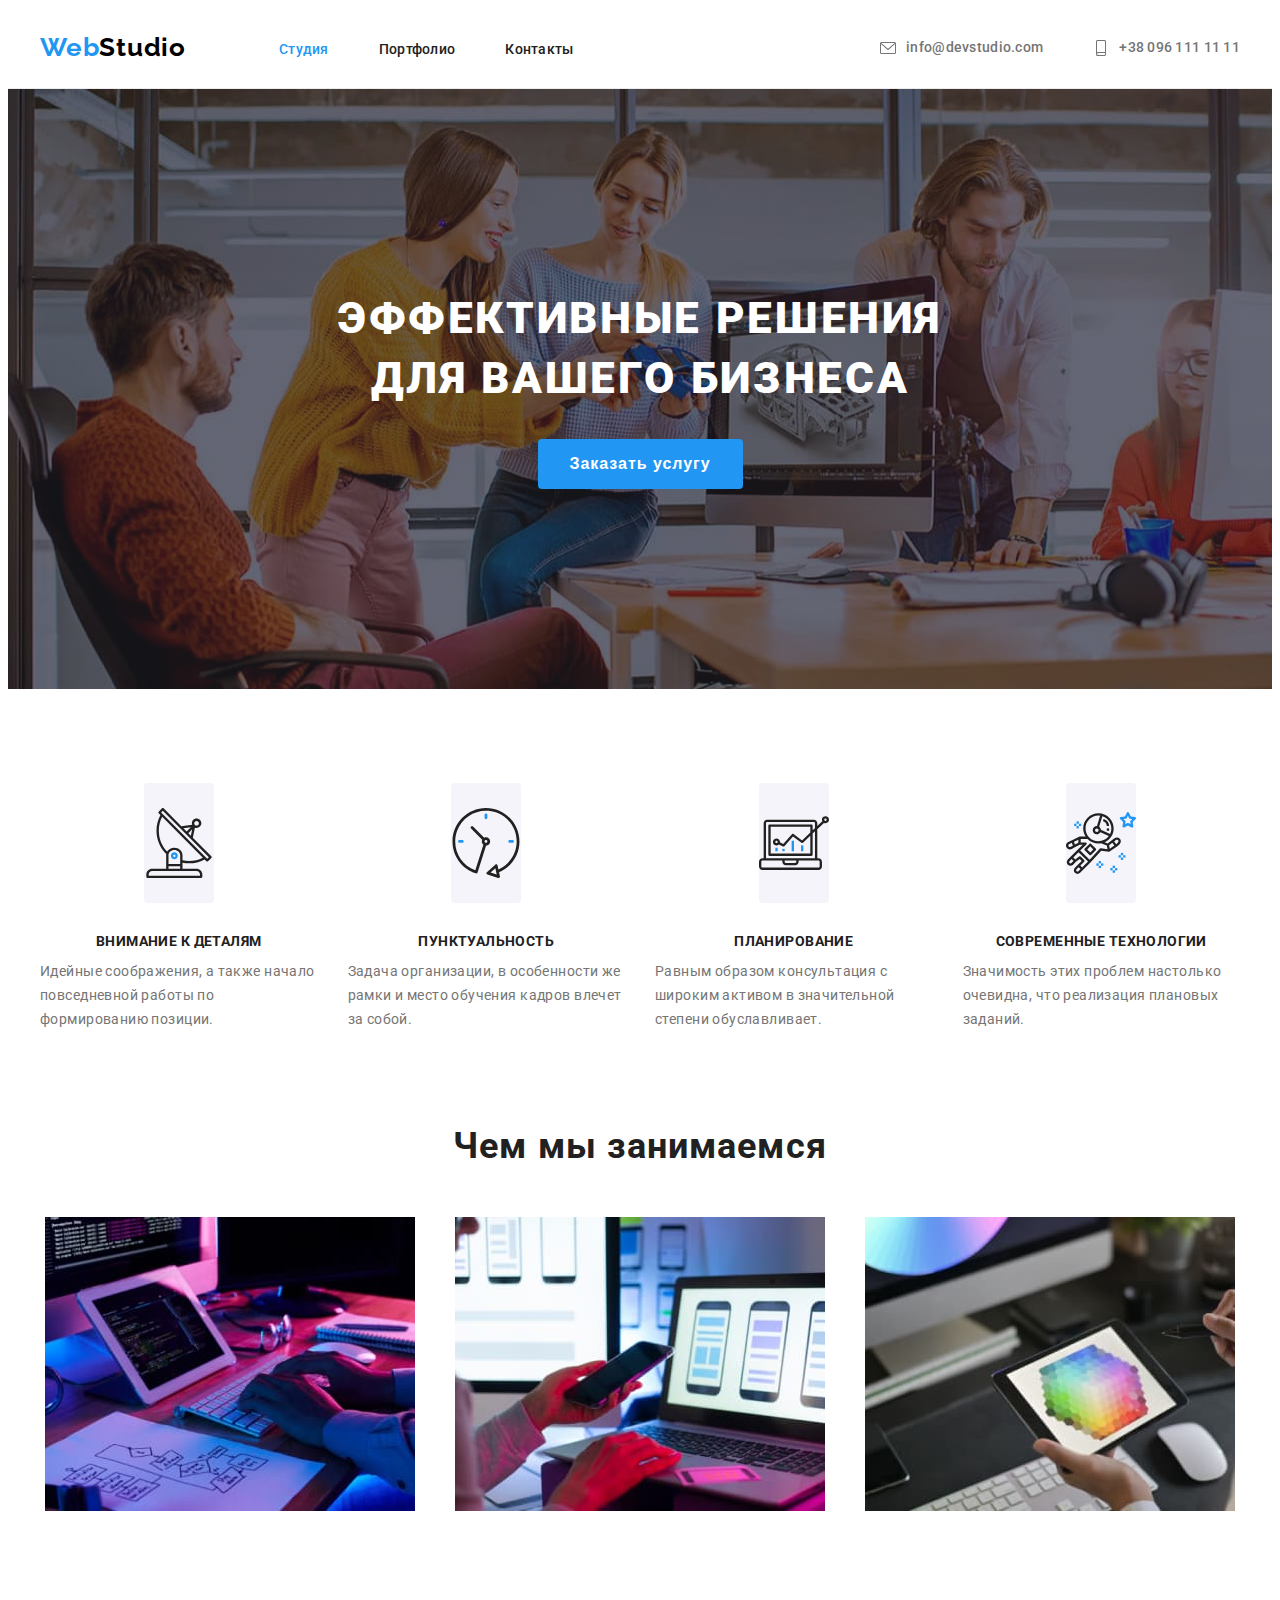
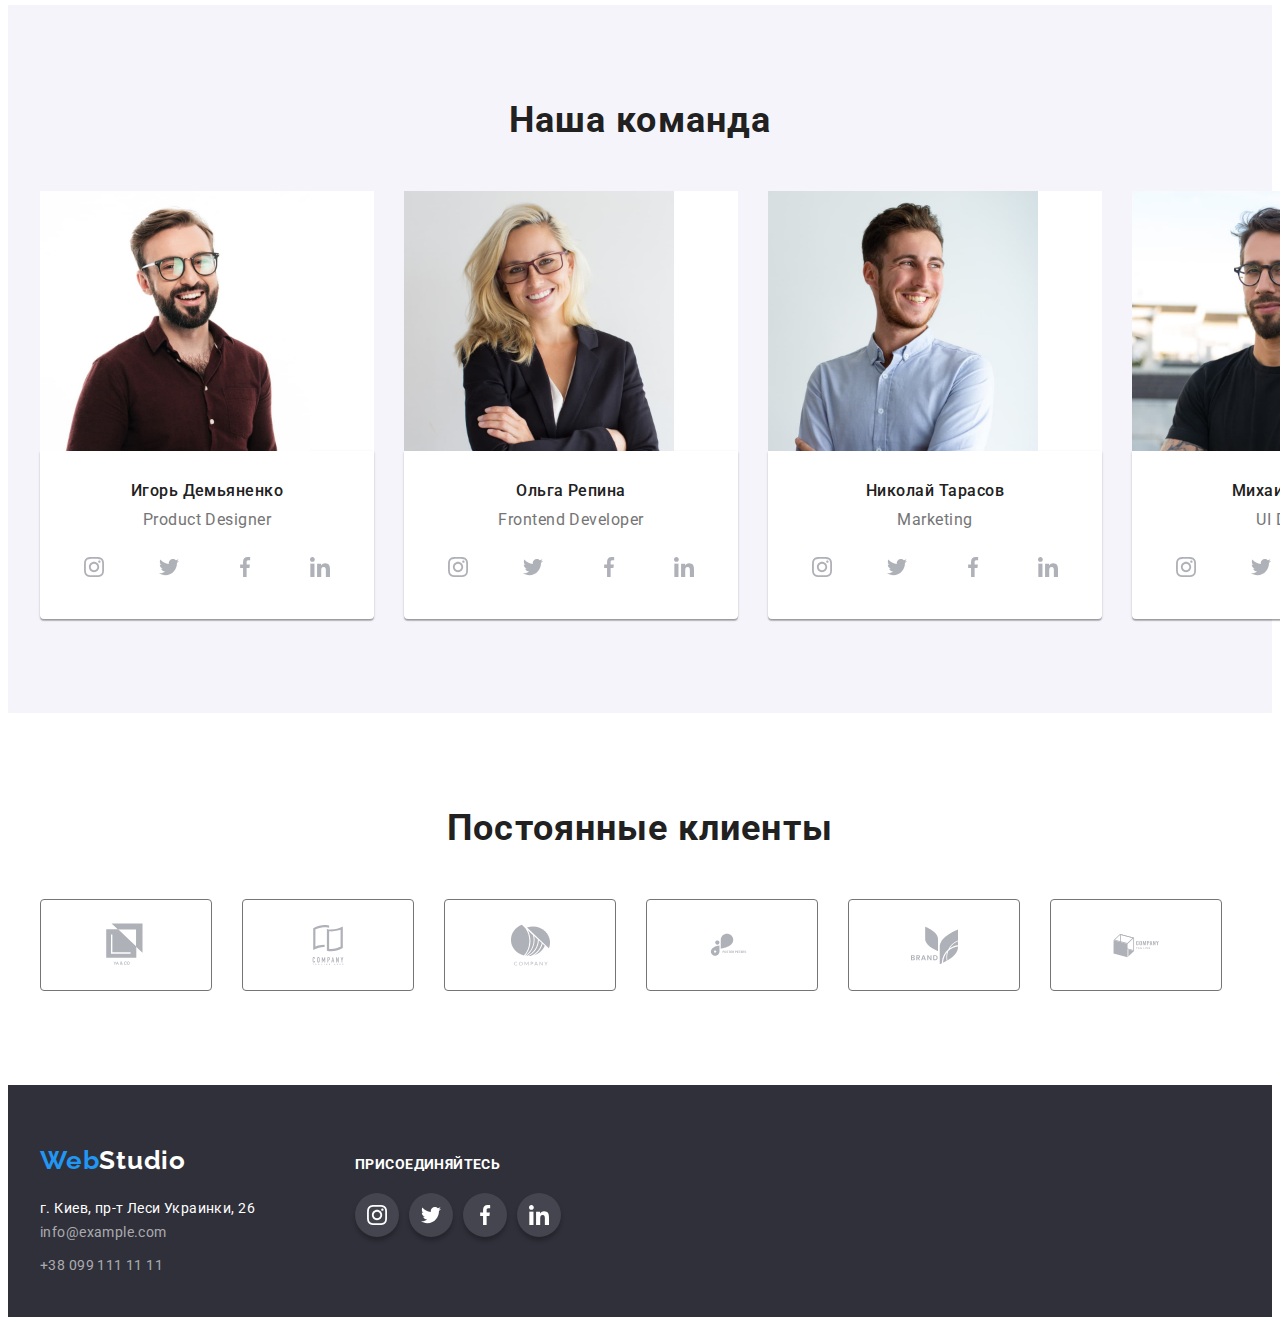
==== index.html @ 047859a4 "файлы предыдущей работы" ====
<!DOCTYPE html>
<html lang="ru">

<head>
    <meta charset="UTF-8" />
    <meta http-equiv="X-UA-Compatible" content="IE=edge" />
    <meta name="viewport" content="width=device-width, initial-scale=1.0" />
    <title>Студия</title>
    <link rel="stylesheet" href="https://cdnjs.cloudflare.com/ajax/libs/modern-normalize/1.0.0/modern-normalize.css"
        integrity="sha512-Zx6MlUMKSVJoQ+83OwhdILe8cSEsCzfqThJd7J/VA2UrK6Ctj85p+xzqfyuNXE5B1k25uUdmJ2OzItbBy9GHAQ=="
        crossorigin="anonymous" />
    <link rel="preconnect" href="https://fonts.gstatic.com" />
    <link
        href="https://fonts.googleapis.com/css2?family=Raleway:wght@700&family=Roboto:wght@400;500;700;900&display=swap"
        rel="stylesheet" />

    <link rel="stylesheet" href="./css/styles.css" />
</head>

<body>
    <!--Шапка страницы-->
    <header class="header">
        <div class=" header-container container">
            <nav class="site-nav">
                <a class="logo" lang="en" href="./index.html">Web<span class="logo-header-part">Studio</span></a>
                <ul class="list">
                    <li class="list-item">
                        <a class="nav-link link action current" href="./index.html">Студия</a>
                    </li>
                    <li class="list-item">
                        <a class="nav-link link action" href="./portfolio.html">Портфолио</a>
                    </li>
                    <li class="list-item">
                        <a class="nav-link link action" href="">Контакты</a>
                    </li>
                </ul>
            </nav>
            <ul class="list header-contacts">
                <li class="contacts-link">
                    <a class="mail-link contacts-links link action" href="mailto:info@devstudio.com">
                        <svg class="auth-icon" width="16px" height="12px">
                        <use href="./images/sprite.svg#icon-envelope-1"></use>
                    </svg> info@devstudio.com  
                </a>
                </li>
                <li class="contacts-link">
                    <a class="tell-link contacts-links link action" href="tel:+380961111111">
                        <svg class="auth-icon" width="10px" height="16px">
                            <use href="./images/sprite.svg#icon-smartphone-1"></use>
                        </svg> +38 096 111 11 11
                    </a>
                </li>
            </ul>
        </div>
    </header>

    <!--Основной контент страницы-->
    <main>
        <!--Секция герой-->

        <section class="hero">
            <div class="container">
            <h1 class="hero-title">
                Эффективные решения для вашего бизнеса
            </h1>
            <button class="hero-btn action-btn" type="button">
                Заказать услугу
            </button>
            </div>
        </section>

        <!--Секция преимущества компании-->
        <section class="advantages">
            
                <h2 class="visually-hidden">Наши сильные стороны</h2>
                <div class=" container">
                <ul class="list">
                    <li class="advantages-item">
                        <div class="thumb">
                            <svg class="advantages-list-icon" width="70px" height="70px">
                            <use href="./images/sprite.svg#icon-antenna-1"></use>
                        </svg>
                    </div>
                        <h3 class="advantages-title">Внимание к деталям</h3>
                        <p class="advantages-text">
                            Идейные соображения, а также начало повседневной работы по
                            формированию позиции.
                        </p>
                    </li>
                    <li class="advantages-item">
                        <div class="thumb">
                            <svg class="advantagesl-list-icon" width="70px" height="70px">
                            <use href="./images/sprite.svg#icon-clock-1-1"></use>
                        </svg>
                        </div>
                        <h3 class="advantages-title">Пунктуальность</h3>
                        <p class="advantages-text">
                            Задача организации, в особенности же рамки и место обучения
                            кадров влечет за собой.
                        </p>
                    </li>
                    <li class="advantages-item">
                        <div class="thumb">
                            <svg class="advantages-list-icon" width="70px" height="70px">
                            <use href="./images/sprite.svg#icon-diagram-1-1"</use>
                        </svg>
                        </div>
                        <h3 class="advantages-title">Планирование</h3>
                        <p class="advantages-text">
                            Равным образом консультация с широким активом в значительной
                            степени обуславливает.
                        </p>
                    </li>
                    <li class="advantages-item">
                        <div class="thumb">
                            <svg class="advantages-list-icon" width="70px" height="70px">
                            <use href="./images/sprite.svg#icon-astronaut-1-1"></use>
                        </svg>   
                        </div>
                        <h3 class="advantages-title">Современные технологии</h3>
                        <p class="advantages-text">
                            Значимость этих проблем настолько очевидна, что реализация
                            плановых заданий.
                        </p>
                    </li>
                </ul>
            </div>
        </section>

        <!--Секция чем занимается компания-->
        <section class="abilities">
            <div class="container">
                <h2 class="abilities-title">Чем мы занимаемся</h2>
                <ul class="abilities-list list">
                    <li class="abilities-item">
                        <img src="./images/whatwedo/img.jpg"
                            alt="Разработчик компании вводит код для серверной части сайта с клавиатуры" width="370"
                            height="294" />
                    </li>
                    <li class="abilities-item">
                        <img src="./images/whatwedo/img-1.jpg"
                            alt="Сотрудник компании создает макет интерфейса сайта адаптивный для мобильных устройств"
                            width="370" height="294" />
                    </li>
                    <li  class="clients-item">
                        <img src="./images/whatwedo/img-2.jpg"
                            alt="Дизайнер компании подбирает цвет на палитре планшета" width="370" height="294" />
                    </li>
                </ul>
            </div>
        </section>

        <!--Секция команда компании-->
        <section class="team">
            <div class="container">
                <h2 class="team-title">Наша команда</h2>
                <ul class="team-list list">
                    <li class="team-item">
                        <img src="./images/team/img.jpg"
                            alt="Молодой мужчина в очках с аккуратной бородой в тёмной рубашке" width="270"
                            height="260" />
                        <div class="team-item-thumb">
                            <h3 class="team-member">Игорь Демьяненко</h3>
                            <p class="team-member-profesion">Product Designer</p>
                            <ul class="social-list list">
                                <li class="social-list-item">
                                    <a href="" class="social-list-link link">
                                        <svg class="social-list-icon" width="20px" height="20px" >
                                            <use href="./images/sprite.svg#icon-instagram-2-1"></use>
                                        </svg>
                                    </a>
                                </li>
                                <li class="social-list-item">
                                    <a href="" class="social-list-link link">
                                        <svg class="social-list-icon" width="20px" height="20px"  >
                                            <use href="./images/sprite.svg#icon-twitter-1-1"></use>
                                        </svg>
                                    </a>
                                </li>
                                <li class="social-list-item">
                                    <a href="" class="social-list-link link">
                                        <svg class="social-list-icon" width="20px" height="20px">
                                            <use href="./images/sprite.svg#icon-facebook-1-1" ></use>
                                        </svg>
                                    </a>
                                </li>
                                <li class="social-list-item">
                                    <a href="" class="social-list-link link">
                                        <svg class="social-list-icon" width="20px" height="20px">
                                            <use href="./images/sprite.svg#icon-linkedin-1-1"></use>
                                        </svg>
                                    </a>
                                </li>
                            </ul>
                        </div>
                    </li>

                    <li class="team-item">
                        <img src="./images/team/img-1.jpg"
                            alt="Молодая девушка блондинка в очках с красивой улыбкой" width="270" height="260" />
                        <div class="team-item-thumb">
                            <h3 class="team-member">Ольга Репина</h3>
                            <p class="team-member-profesion">Frontend Developer</p>
                            <ul class="social-list list">
                                <li class="social-list-item">
                                    <a href="" class="social-list-link link">
                                        <svg class="social-list-icon" width="20px" height="20px">
                                            <use href="./images/sprite.svg#icon-instagram-2-1" ></use>
                                        </svg>
                                    </a>
                                </li>
                                <li class="social-list-item">
                                    <a href="" class="social-list-link link">
                                        <svg class="social-list-icon" width="20px" height="20px">
                                            <use href="./images/sprite.svg#icon-twitter-1-1"></use>
                                        </svg>
                                    </a>
                                </li>
                                <li class="social-list-item">
                                    <a href="" class="social-list-link link">
                                        <svg class="social-list-icon" width="20px" height="20px">
                                            <use href="./images/sprite.svg#icon-facebook-1-1"></use>
                                        </svg>
                                    </a>
                                </li>
                                <li class="social-list-item">
                                    <a href="" class="social-list-link link">
                                        <svg class="social-list-icon" width="20px" height="20px">
                                            <use href="./images/sprite.svg#icon-linkedin-1-1"></use>
                                        </svg>
                                    </a>
                                </li>
                            </ul>
                        </div>

                    <li class="team-item">
                        <img src="./images/team/img-2.jpg"
                            alt="Молодой парень в белой рубашке улыбается" width="270" height="260" />
                        <div class="team-item-thumb">
                            <h3 class="team-member">Николай Тарасов</h3>
                            <p class="team-member-profesion">Marketing</p>
                            <ul class="social-list list">
                                <li class="social-list-item">
                                    <a href="" class="social-list-link link">
                                        <svg class="social-list-icon" width="20px" height="20px">
                                            <use href="./images/sprite.svg#icon-instagram-2-1"></use>
                                        </svg>
                                    </a>
                                </li>
                                <li class="social-list-item">
                                    <a href="" class="social-list-link link">
                                        <svg class="social-list-icon" width="20px" height="20px">
                                            <use href="./images/sprite.svg#icon-twitter-1-1"></use>
                                        </svg>
                                    </a>
                                </li>
                                <li class="social-list-item">
                                    <a href="" class="social-list-link link">
                                        <svg class="social-list-icon" width="20px" height="20px">
                                            <use href="./images/sprite.svg#icon-facebook-1-1"></use>
                                        </svg>
                                    </a>
                                </li>
                                <li class="social-list-item">
                                    <a href="" class="social-list-link link">
                                        <svg class="social-list-icon" width="20px" height="20px">
                                            <use href="./images/sprite.svg#icon-linkedin-1-1"></use>
                                        </svg>
                                    </a>
                                </li>
                            </ul>
                        </div>
                    </li>

                    <li class="team-item">
                        <img src="./images/team/img-3.jpg"
                            alt="Молодой парень с короткой бородой в очках и черной футболке" width="270"
                            height="260" />
                        <div class="team-item-thumb">
                            <h3 class="team-member">Михаил Ермаков</h3>
                            <p class="team-member-profesion">UI Designer</p>
                            <ul class="social-list list">
                                <li class="social-list-item">
                                    <a href="" class="social-list-link link">
                                        <svg class="social-list-icon" width="20px" height="20px">
                                            <use href="./images/sprite.svg#icon-instagram-2-1"></use>
                                        </svg>
                                    </a>
                                </li>
                                <li class="social-list-item">
                                    <a href="" class="social-list-link link">
                                        <svg class="social-list-icon" width="20px" height="20px">
                                            <use href="./images/sprite.svg#icon-twitter-1-1"></use>
                                        </svg>
                                    </a>
                                </li>
                                <li class="social-list-item">
                                    <a href="" class="social-list-link link">
                                        <svg class="social-list-icon" width="20px" height="20px">
                                            <use href="./images/sprite.svg#icon-facebook-1-1"></use>
                                        </svg>
                                    </a>
                                </li>
                                <li class="social-list-item">
                                    <a href="" class="social-list-link link">
                                        <svg class="social-list-icon" width="20px" height="20px">
                                            <use href="./images/sprite.svg#icon-linkedin-1-1" ></use>
                                        </svg>
                                    </a>
                                </li>
                            </ul>
                        </div>
                    </li>
                </ul>
            </div>
        </section>

    <!--Секция постоянные клиенты-->
<section class="partners">
    <div class="container">
        <h2 lang="ru" class="team-title">Постоянные клиенты</h2>
        <ul class="partners-list list">
            <li class="items">
                <a href="" class="partners-link">
                    <div class="partners-thumb">
                        <svg class="partner-logo" width="44.27px" height="49.23px">
                            <use href="./images/sprite.svg#icon-logo-1-1"></use>
                        </svg>
                    </div>
                </a>
            </li>
            <li class="items">
                <a href="" class="partners-link">
                    <div class="partners-thumb">
                        <svg class="partner-logo" width="40px" height="52px">
                            <use href="./images/sprite.svg#icon-logo-2-1"></use>
                        </svg>
                    </div>
                </a>
            </li>
            <li class="items">
                <a href="" class="partners-link">
                    <div class="partners-thumb">
                        <svg class="partner-logo" width="41" height="42.6px">
                            <use href="./images/sprite.svg#icon-logo-3-1"></use>
                        </svg>
                    </div>
                </a>
            </li>
            <li class="items">
                <a href="" class="partners-link">
                    <div class="partners-thumb">
                        <svg class="partner-logo" width="79.66px" height="42.02px">
                            <use href="./images/sprite.svg#icon-logo-4-1"></use>
                        </svg>
                    </div>
                </a>
            </li>
            <li class="items">
                <a href="" class="partners-link">
                    <div class="partners-thumb">
                        <svg class="partner-logo" width="59px" height="47px">
                            <use href="./images/sprite.svg#icon-logo-5-1"></use>
                        </svg>
                    </div>
                </a>
            </li>
            <li class="items">
                <a href="" class="partners-link">
                    <div class="partners-thumb">
                        <svg class="partner-logo" width="88.5px" height="45.44px">
                            <use href="./images/sprite.svg#icon-logo-6-1"></use>
                        </svg>
                    </div>
                </a>
            </li>
        </ul>
    </div>
</section>
    </main>

    <!--Подвал страницы-->
    <footer class="footer">
        <div class="container">
            <div class="footer-wraper">
            <a class="logo" href="./index.html">Web<span class="logo-footer-part">Studio</span></a>
            <address class="address">
                <ul class="list footer-contacts">
                    <li class="items">
                        <a href="" class="address-text link">г. Киев, пр-т Леси Украинки, 26</a>
                    </li>
                    <li class="item">
                        <a class=" email link" href="mailto:info@example.com">info@example.com</a>
                    </li>
                    <li class="item">
                        <a class=" phone link" href="tel:+380991111111">+38 099 111 11 11</a>
                    </li>
                </ul>
            </address>
        </div>
        <div class="footer-wraper">
            <p class="invitation">Присоединяйтесь</p>
            <ul class="icon-list list">
                <li class="icon-list-item">
                    <a href="" class="footer-social-list-link link">
                        
                        <svg class="footer-icons" width="20px" height="20px">
                            <use href="./images/sprite.svg#icon-instagram-2-1"></use>
                        </svg>
                    </a>
                </li>
                <li class="icon-list-item">
                    <a href="" class="footer-social-list-link link">
                        
                        <svg class="footer-icons" width="20px" height="20px">
                            <use href="./images/sprite.svg#icon-twitter-1-1"></use>
                        </svg>
                    </a>
                </li>
                <li class="icon-list-item">
                    <a href="" class="footer-social-list-link link">
                        
                        <svg class="footer-icons" width="20px" height="20px">
                            <use href="./images/sprite.svg#icon-facebook-1-1"></use>
                        </svg>
                    </a>
                </li>
                <li class="icon-list-item">
                    <a href="" class="footer-social-list-link link">
                        
                        <svg class="footer-icons" width="20px" height="20px">
                            <use href="./images/sprite.svg#icon-linkedin-1-1"></use>
                        </svg>
                    </a>
                </li>
            </ul>
        </div>
</div>
    </footer>
</body>

</html>
---- css/styles.css ----
:root {
  /* Паддинги секций */
  --section-pdg: 94px;

  /* Основной зазор */
  --primary-gap: 30px;

  /* Шрифты */
  --primary-font: "Roboto", sans-serif;
  --secondary-font: "Raleway", sans-serif;

  /* Фоны */
  --primary-bgc: #ffffff;
  --footer-bgc: #2f303a;
  /* Фон кнопок фильтра и фон секции команды*/
  --secondary-bgc: #f5f4fa;

  /* Заголовки h2-h3, текст кнопок фильтра, текст навигации в шапке */
  --main-title-color: #212121;

  /* Основной текст, контакты в шапке */
  --paragraph-color: #757575;

  /* Цвета логотипа */
  --primary-part-logo-color: #2196f3;
  --header-part-logo-color: #000000;
  --footer-part-logo-color: #ffffff;

  /* Состояние активности: ссылки (текст), кнопки фильтра (фон) */
  --action-color: #2196f3;

  /* Фон кнопки героя при наведении */
  --hero-btn-action-bgc: #188ce8;

  /* Почта и телефон в подвале */
  --fotter-contacts-color: rgba(255, 255, 255, 0.6);

  /* Рамка карточек проектов в портфолио */
  --project-border-color: #eeeeee;
  --white: #ffffff;
}

body {
  font-family: var(--primary-font);
  background-color: var(--primary-bgc);
}

h1,
h2,
h3,
h4,
h5,
h6,
p {
  margin: 0;
}

ul,
ol {
  margin: 0;
  padding: 0;
}

img {
  display: block;
}

.list {
  list-style: none;
}

.link {
  text-decoration: none;
  fill: var(--action-color);
}

.container {
  width: 1200px;
  padding-left: 15px;
  padding-right: 15px;
  margin: 0 auto;
}

/* ===========ЛОГО============= */
.logo {
  margin-right: 93px;
  font-family: var(--secondary-font);
  font-size: 26px;
  line-height: 1.2;
  font-weight: 700;
  letter-spacing: 0.03em;
  color: var(--action-color);
  text-decoration: none;
}

.logo-header-part {
  color: var(--header-part-logo-color);
}

.logo-footer-part {
  color: var(--footer-part-logo-color);
}
/* =============КОНЕЦ ЛОГО============== */

/* ===============ШАПКА========================= */
.header {
  border-bottom: 1px solid #ececec;
}

.site-nav .link,
.header-contacts .link {
  font-weight: 500;
  font-size: 14px;
  line-height: 1.14;
  letter-spacing: 0.02em;
  color: var(--main-title-color);
}

.header-contacts .link {
  color: var(--paragraph-color);
}

.action:hover,
.action:focus {
  color: var(--action-color);
  fill: var(--action-color);
}

.site-nav .current {
  color: var(--action-color);
}

.header .container {
  display: flex;
  align-items: center;
}

.site-nav {
  display: flex;
 align-items: center;
}

.site-nav .list {
  display: flex;
}

.list-item:not(:last-child) {
  margin-right: 50px;
}

.nav-link {
  padding-top: 32px;
  padding-bottom: 32px;
}

.header-contacts {
  display: flex;
  align-items: center;
  margin-left: auto;
}

.contacts-links:hover svg,
.contacts-links:focus svg {
  fill: var(--action-color);
}

.contacts-links {
  padding-top: 32px;
  padding-bottom: 32px;
  color: var(--primary-text-color);
  font-size: 14px;
  font-weight: 500;
  line-height: 1.14px;
  letter-spacing: 0.02em;
  display: flex;
  align-items: center;
}

.auth-icon {
  width: 16px;
  height: 16px;
  margin-right: 10px;
  align-items: center;
  fill: var(--paragraph-color);
}

.contacts-link:not(:last-child) {
  margin-right: 50px;
}

/* ===================КОНЕЦ ШАПКИ================== */

/* =================ГЕРОЙ===================== */
.hero {
  padding: 200px 0;
  background-color: var(--footer-bgc);
  text-align: center;
  background-image: linear-gradient(
      rgba(47, 48, 58, 0.4),
      rgba(47, 48, 58, 0.4)
    ),
    url(../images/hero/Img.jpg);
  background-repeat: no-repeat;
  background-size: cover;
  min-width: 1200px;
  max-width: 1600px;
  margin: 0 auto;
}

.hero-title {
  margin: 0 auto;
  max-width: 696px;
  margin-bottom: 30px;
  font-weight: 900;
  font-size: 44px;
  line-height: 1.36;
  text-transform: uppercase;
  letter-spacing: 0.06em;
  color: var(--white);
}

.hero-btn {
  min-width: 200px;
  padding: 10px 32px;
  font-weight: 700;
  font-size: 16px;
  line-height: 1.875;
  text-align: center;
  letter-spacing: 0.06em;
  color: var(--white);
  background-color: var(--action-color);
  border: transparent;
  border-radius: 4px;
  cursor: pointer;
}

.action-btn:hover,
.action-btn:focus {
  background-color: var(--hero-btn-action-bgc);
}
/* ===============КОНЕЦ ГЕРОЯ=================== */

/* ================ПРЕИМУЩЕСТВА================ */
.advantages {
  padding: var(--section-pdg) 0;
}

/* Скрытый заголовок секции */
.advantages {
  padding-bottom: 0;
}
.visually-hidden {
  position: absolute !important;
  clip: rect(1px 1px 1px 1px); /* IE6 IE7 */
  clip: rect(1px 1px 1px 1px);
  padding: 0 !important;
  border: 0 !important;
  height: 1px !important;
  width: 1px !important;
  overflow: hidden;
}

.advantages-title {
  margin-bottom: 10px;
  font-weight: 700;
  font-size: 14px;
  line-height: 1.1721;
  letter-spacing: 0.03em;
  text-transform: uppercase;
  color: var(--main-title-color);
}

.advantages-text {
  font-weight: 400;
  font-size: 14px;
  line-height: 1.714285714285714;
  letter-spacing: 0.03em;
  color: var(--paragraph-color);
}

.advantages .list {
  display: flex;
  flex-wrap: wrap;
  justify-content: center;
}

.advantages-item {
  flex-basis: calc((100% - 90px) / 4);
  margin-right: var(--primary-gap);
  width: 270px;
  justify-items: center;
}

.advantages-item:last-child {
  margin-right: 0;
}
.thumb {
  height: 120px;
  background-color: #f5f4fa;
  border-radius: 4px;
  margin-bottom: 30px;
  display: flex;
  justify-content: center;
  align-items: center;
  border-radius: 4px;
}

/* ==============КОНЕЦ ПРЕИМУЩЕСТВА=============== */

/* ============ВОЗМОЖНОСТИ и КОМАНДА==============*/
.abilities-title,
.team-title {
  margin-bottom: 50px;
  font-weight: 700;
  font-size: 36px;
  line-height: 1.17;
  text-align: center;
  letter-spacing: 0.03em;
  color: var(--main-title-color);
}

.abilities {
  padding: var(--section-pdg) 0;
}

.abilities-list {
  display: flex;
  flex-wrap: wrap;
  justify-content: center;
}

.abilities-item {
  margin-right: var(--primary-gap);
  flex-basis: calc((100% - 60px) / 3);
}

.abilities-item:last-child {
  margin-right: 0;
}

.team {
  background-color: var(--secondary-bgc);
  padding: var(--section-pdg) 0;
}

.team-member,
.team-member-profesion {
  font-weight: 500;
  font-size: 16px;
  line-height: 1.19;
  text-align: center;
  letter-spacing: 0.03em;
  color: var(--main-title-color);
}

.team-member-profesion {
  font-weight: 400;
  color: var(--paragraph-color);
}

.team-title {
  margin-bottom: 50px;
}

.team .list {
  display: flex;
}
.team-item {
  flex-basis: calc((100% - 90px) / 4);
  margin-right: 30px;
  background-color: var(--white);
}
.team-item:last-child {
  margin-right: 0;
}

.team-item-thumb {
  padding: 30px 32px;
  text-align: center;
}

.team-member {
  margin-bottom: 10px;
}

.social-list {
  display: flex;
  align-items: center;
  justify-content: space-between;
  margin-top: 16px;
}

.social-list-link {
  display: flex;
  justify-content: center;
  align-items: center;
  width: 44px;
  height: 44px;
  border-radius: 50%;
  background-color: transparent;
  fill: #afb1b8;
}
.social-list-link:hover .social-list-icon,
.social-list-link:focus .social-list-icon {
  fill: var(--white);
}

.social-list-link:hover,
.social-list-link:focus {
  background-color: var(--action-color);
}

.team-item-thumb {
  background: var(--secondary-accent-color);
  box-shadow: 0px 1px 3px rgba(0, 0, 0, 0.12), 0px 1px 1px rgba(0, 0, 0, 0.14),
    0px 2px 1px rgba(0, 0, 0, 0.2);
  border-radius: 0px 0px 4px 4px;
  width: 270px;
}
/* КОНЕЦ ВОЗМОЖНОСТИ и КОМАНДА */

/*ПОСТОЯННЫЕ КЛИЕНТЫ*/
.partners {
  padding: 94px 0;
}
.partners-list {
  display: flex;
}

.partners-thumb {
  width: 170px;
  height: 90px;
  border: 1px solid var(--paragraph-color);
  border-radius: 4px;
  display: flex;
  justify-content: center;
  align-items: center;
}
.items:not(:last-child) {
  margin-right: 30px;
}

.partner-logo {
  fill: #afb1b8;
}
.partners-link:hover .partner-logo {
  fill: var(--action-color);
}
.partners-link:hover .partners-thumb {
  border: 1px solid var(--action-color);
}
/*КОНЕЦ ПОСТОЯННЫЕ КЛИЕНТЫ*/

/* ПОРТФОЛИО */
.filter-btn {
  font-weight: 500;
  font-size: 16px;
  line-height: 1.625;
  text-align: center;
  letter-spacing: 0.03em;
  color: #212121;
  background-color: var(--secondary-bgc);
  cursor: pointer;
}

.filter-btn:hover,
.filter-btn:focus {
  color: #ffffff;
  background-color: var(--action-color);
  box-shadow: 0px 3px 1px rgba(0, 0, 0, 0.1), 0px 1px 2px rgba(0, 0, 0, 0.08),
    0px 2px 2px rgba(0, 0, 0, 0.12);
}

.project-title {
  font-weight: 700;
  font-size: 18px;
  line-height: 2;
  letter-spacing: 0.05em;
  color: var(--main-title-color);
  margin-bottom: 4px;
}

.project-text {
  font-weight: 400;
  font-size: 16px;
  line-height: 1.87;
  letter-spacing: 0.03em;
  color: var(--paragraph-color);
}

.projects {
  padding: var(--section-pdg) 0;
}

.projects-filter {
  display: flex;
  justify-content: center;
  margin-bottom: 50px;
}

.filter-btn {
  padding: 6px 22px;
  border: none;
  border-radius: 4px;
}

.clients-thumb {
  display: flex;
}

.filter-list-item {
  margin-right: 8px;
}

.filter-list-item:last-child {
  margin-right: 0;
}

.projects-list {
  display: flex;
  flex-wrap: wrap;
  justify-content: center;
  margin-top: calc(-1 * (var(--primary-gap)));
  margin-left: calc(-1 * (var(--primary-gap)));
}

.projects-list-item {
  margin-top: 30px;
  margin-left: 30px;
  flex-basis: calc((100% - 90px) / 3);
}

.projects-item-thumb {
  padding: 20px 24px;
  border: 1px solid #eeeeee;
  border-top: none;
}

.projects-item-thumb:hover {
  box-shadow: 0px 1px 1px rgba(0, 0, 0, 0.12), 0px 4px 4px rgba(0, 0, 0, 0.06),
    1px 4px 6px rgba(0, 0, 0, 0.16);
}

/* КОНЕЦ ПОРТФОЛИО */

/* ПОДВАЛ */
.footer {
  min-width: 1200px;
  background-color: var(--footer-bgc);
}

.footer .container {
  padding-top: 60px;
  padding-bottom: 60px;
  display: flex;
  align-items: baseline;
}

.footer .logo {
  display: block;
  margin-bottom: 20px;
  margin-right: 0;
}

.address-text,
.footer-contacts .item {
  margin-bottom: 9px;
}

.footer-contacts .item:last-child {
  margin-bottom: 0px;
}

.address {
  font-weight: 400;
  font-style: normal;
  font-size: 14px;
  line-height: 1.71;
  letter-spacing: 0.03em;
  color: var(--white);
}

.phone,
.email {
  color: rgba(255, 255, 255, 0.6);
}

.address-text {
  color: var(--white);
}

.invitation {
  color: var(--white);
  font-weight: 700;
  font-size: 14px;
  line-height: 1.14;
  letter-spacing: 0.03em;
  text-transform: uppercase;
  margin-bottom: 20px;
}

.footer .icon-list {
  display: flex;
}

.footer-wraper {
  display: flex;
  flex-direction: column;
  margin-bottom: -20px;
}

.footer-wraper:not(:last-child) {
  margin-right: 70px;
}

.icon-list {
  display: flex;
}

.icon-list-item:not(:last-child) {
  width: calc((100%-30px) / 4);
  margin-right: 10px;
}
}

.footer .icons-thumb {
  background-color: rgba(255, 255, 255, 0.1);
}
.footer-icons {
  fill: var(--white);
}

.footer-social-list-link:hover .social-list-icon,
.footer-social-list-link:focus .social-list-icon {
  fill: var(--white);
}

.footer-social-list-link:hover,
.footer-social-list-link:focus {
  background-color: var(--action-color);
}

.footer-social-list-link {
  display: flex;
  align-items: center;
  justify-content: center;
  width: 44px;
  height: 44px;
  border-radius: 50%;
  background: rgba(255, 255, 255, 0.1);
  box-shadow: 0px 4px 4px rgb(0 0 0 / 25%);
}
/* КОНЕЦ ПОДВАЛА */
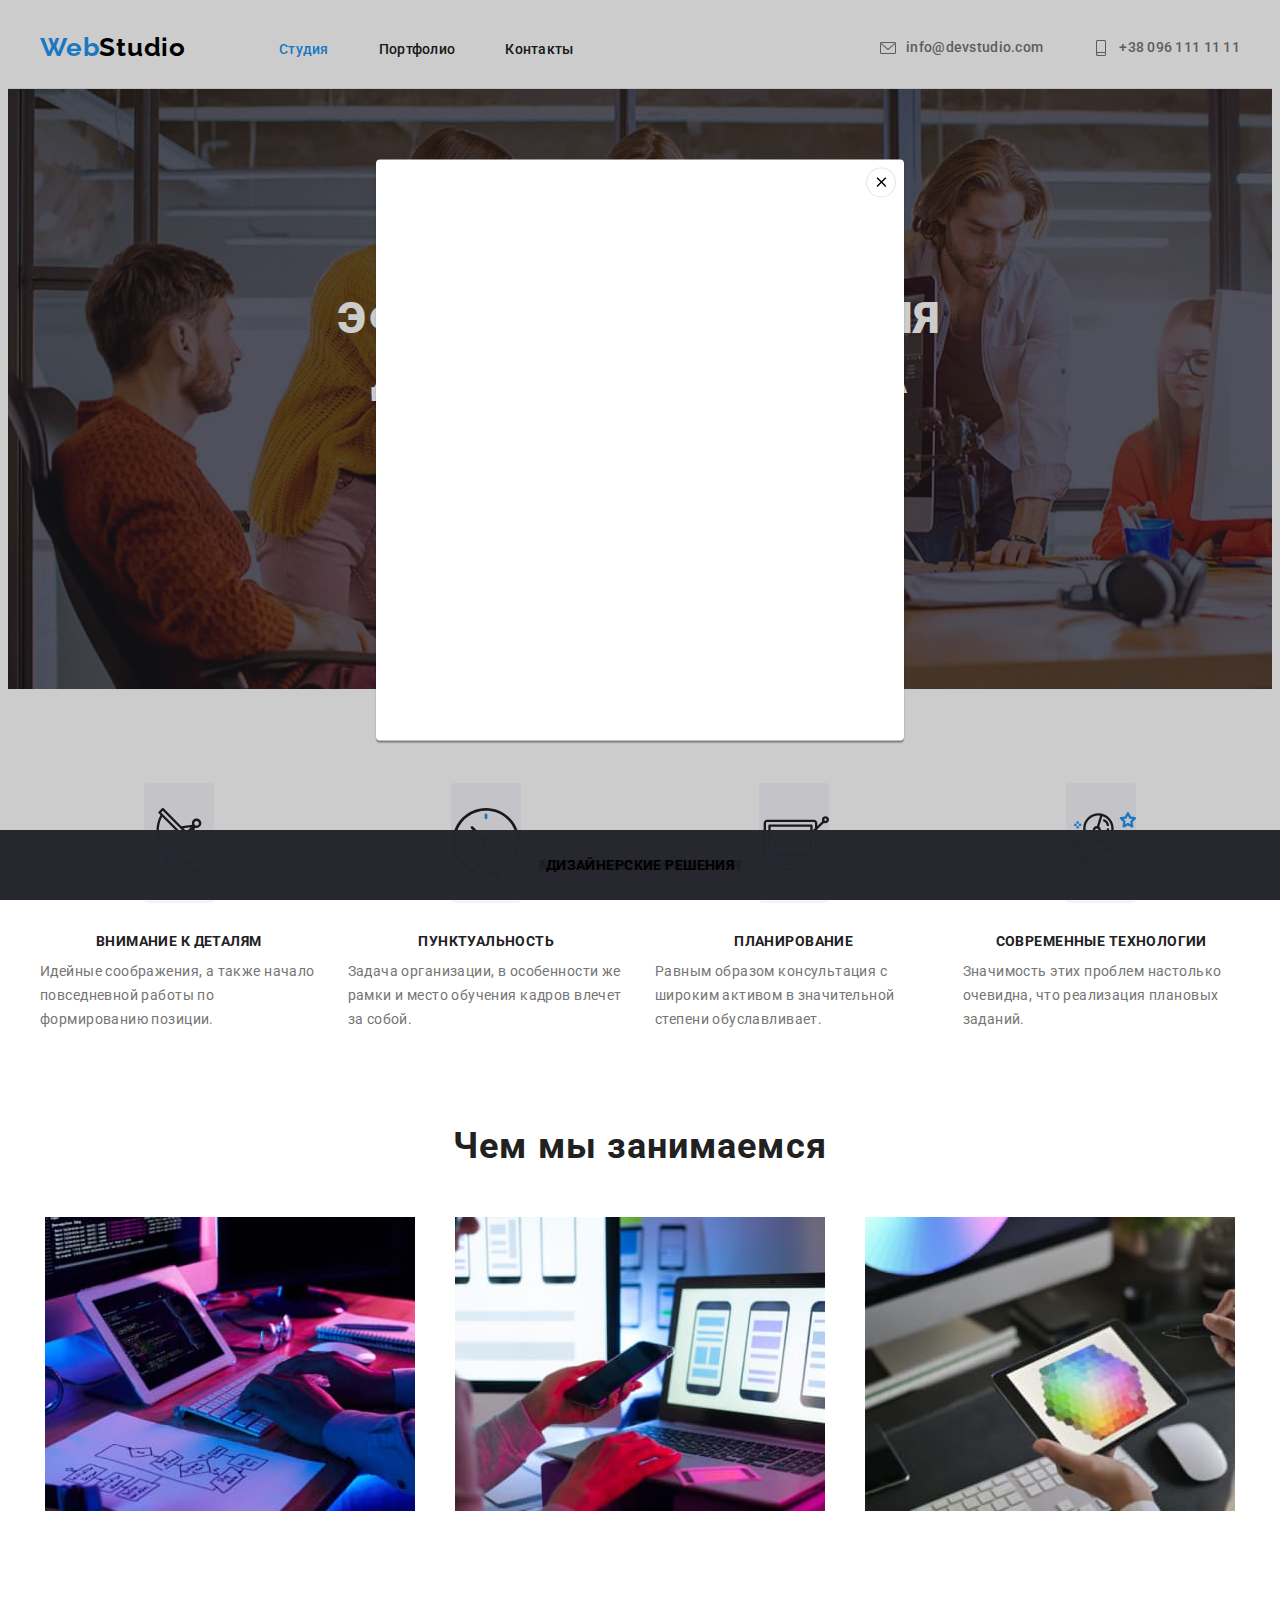
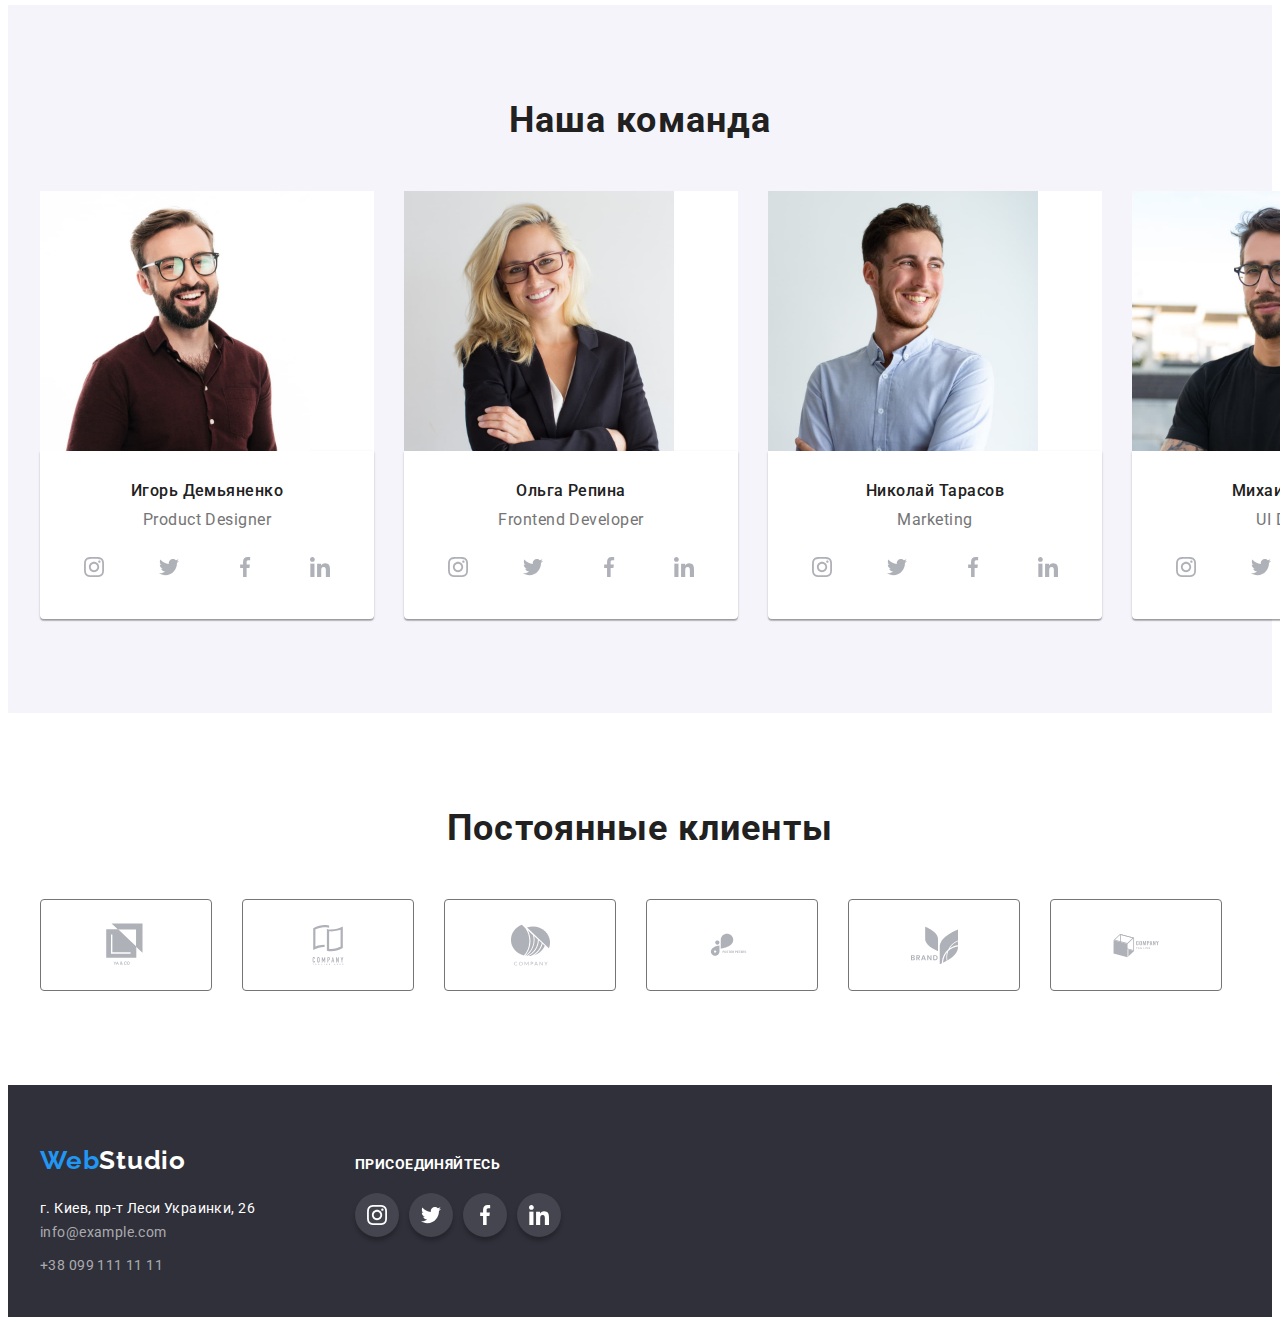
==== commit 1869999f: "Модальное окно" ====
--- a/index.html
+++ b/index.html
@@ -63,7 +63,7 @@
             <h1 class="hero-title">
                 Эффективные решения для вашего бизнеса
             </h1>
-            <button class="hero-btn action-btn" type="button">
+            <button data-modal-open class="hero-btn action-btn" type="button">
                 Заказать услугу
             </button>
             </div>
@@ -136,15 +136,18 @@
                         <img src="./images/whatwedo/img.jpg"
                             alt="Разработчик компании вводит код для серверной части сайта с клавиатуры" width="370"
                             height="294" />
+                            <div class="image-cover">Десктопные приложения</div>
                     </li>
                     <li class="abilities-item">
                         <img src="./images/whatwedo/img-1.jpg"
                             alt="Сотрудник компании создает макет интерфейса сайта адаптивный для мобильных устройств"
                             width="370" height="294" />
+                            <div class="image-cover">Мобильные приложения</div>
                     </li>
                     <li  class="clients-item">
                         <img src="./images/whatwedo/img-2.jpg"
                             alt="Дизайнер компании подбирает цвет на палитре планшета" width="370" height="294" />
+                            <div class="image-cover">Дизайнерские решения</div>
                     </li>
                 </ul>
             </div>
@@ -437,6 +440,20 @@
         </div>
 </div>
     </footer>
+    <!-- =========Модальное окно======== -->
+    
+    <div class="backdrop is-hidden" data-modal>
+        <div class="modal">
+            <button data-modal-close type="button" class="close-button-wrap">
+                <svg class="close-button" width="18px" height="18px">
+                    <use href="./images/sprite.svg#icon-close-black-18dp-2-1"></use>
+                </svg>
+            </button>
+        </div>
+    </div>
+    
+    <!-- ========== Java scripts  ======== -->
+    <script src="./js/modal.js"></script>
 </body>
 
 </html>--- a/css/styles.css
+++ b/css/styles.css
@@ -137,7 +137,7 @@
 
 .site-nav {
   display: flex;
- align-items: center;
+  align-items: center;
 }
 
 .site-nav .list {
@@ -188,439 +188,516 @@
   margin-right: 50px;
 }
 
-/* ===================КОНЕЦ ШАПКИ================== */
-
-/* =================ГЕРОЙ===================== */
-.hero {
-  padding: 200px 0;
-  background-color: var(--footer-bgc);
-  text-align: center;
-  background-image: linear-gradient(
-      rgba(47, 48, 58, 0.4),
-      rgba(47, 48, 58, 0.4)
-    ),
-    url(../images/hero/Img.jpg);
-  background-repeat: no-repeat;
-  background-size: cover;
-  min-width: 1200px;
-  max-width: 1600px;
-  margin: 0 auto;
-}
-
-.hero-title {
-  margin: 0 auto;
-  max-width: 696px;
-  margin-bottom: 30px;
-  font-weight: 900;
-  font-size: 44px;
-  line-height: 1.36;
-  text-transform: uppercase;
-  letter-spacing: 0.06em;
-  color: var(--white);
-}
-
-.hero-btn {
-  min-width: 200px;
-  padding: 10px 32px;
-  font-weight: 700;
-  font-size: 16px;
-  line-height: 1.875;
-  text-align: center;
-  letter-spacing: 0.06em;
-  color: var(--white);
-  background-color: var(--action-color);
-  border: transparent;
-  border-radius: 4px;
-  cursor: pointer;
-}
-
-.action-btn:hover,
-.action-btn:focus {
-  background-color: var(--hero-btn-action-bgc);
-}
-/* ===============КОНЕЦ ГЕРОЯ=================== */
-
-/* ================ПРЕИМУЩЕСТВА================ */
-.advantages {
-  padding: var(--section-pdg) 0;
-}
-
-/* Скрытый заголовок секции */
-.advantages {
-  padding-bottom: 0;
-}
-.visually-hidden {
-  position: absolute !important;
-  clip: rect(1px 1px 1px 1px); /* IE6 IE7 */
-  clip: rect(1px 1px 1px 1px);
-  padding: 0 !important;
-  border: 0 !important;
-  height: 1px !important;
-  width: 1px !important;
-  overflow: hidden;
-}
-
-.advantages-title {
-  margin-bottom: 10px;
-  font-weight: 700;
-  font-size: 14px;
-  line-height: 1.1721;
-  letter-spacing: 0.03em;
-  text-transform: uppercase;
-  color: var(--main-title-color);
-}
-
-.advantages-text {
-  font-weight: 400;
-  font-size: 14px;
-  line-height: 1.714285714285714;
-  letter-spacing: 0.03em;
-  color: var(--paragraph-color);
-}
-
-.advantages .list {
-  display: flex;
-  flex-wrap: wrap;
-  justify-content: center;
-}
-
-.advantages-item {
-  flex-basis: calc((100% - 90px) / 4);
-  margin-right: var(--primary-gap);
-  width: 270px;
-  justify-items: center;
-}
-
-.advantages-item:last-child {
-  margin-right: 0;
-}
-.thumb {
-  height: 120px;
-  background-color: #f5f4fa;
-  border-radius: 4px;
-  margin-bottom: 30px;
-  display: flex;
-  justify-content: center;
-  align-items: center;
-  border-radius: 4px;
-}
-
-/* ==============КОНЕЦ ПРЕИМУЩЕСТВА=============== */
-
-/* ============ВОЗМОЖНОСТИ и КОМАНДА==============*/
-.abilities-title,
-.team-title {
-  margin-bottom: 50px;
-  font-weight: 700;
-  font-size: 36px;
-  line-height: 1.17;
-  text-align: center;
-  letter-spacing: 0.03em;
-  color: var(--main-title-color);
-}
-
-.abilities {
-  padding: var(--section-pdg) 0;
-}
-
-.abilities-list {
-  display: flex;
-  flex-wrap: wrap;
-  justify-content: center;
-}
-
-.abilities-item {
-  margin-right: var(--primary-gap);
-  flex-basis: calc((100% - 60px) / 3);
-}
-
-.abilities-item:last-child {
-  margin-right: 0;
-}
-
-.team {
-  background-color: var(--secondary-bgc);
-  padding: var(--section-pdg) 0;
-}
-
-.team-member,
-.team-member-profesion {
-  font-weight: 500;
-  font-size: 16px;
-  line-height: 1.19;
-  text-align: center;
-  letter-spacing: 0.03em;
-  color: var(--main-title-color);
-}
-
-.team-member-profesion {
-  font-weight: 400;
-  color: var(--paragraph-color);
-}
-
-.team-title {
-  margin-bottom: 50px;
-}
-
-.team .list {
-  display: flex;
-}
-.team-item {
-  flex-basis: calc((100% - 90px) / 4);
-  margin-right: 30px;
-  background-color: var(--white);
-}
-.team-item:last-child {
-  margin-right: 0;
-}
-
-.team-item-thumb {
-  padding: 30px 32px;
-  text-align: center;
-}
-
-.team-member {
-  margin-bottom: 10px;
-}
-
-.social-list {
-  display: flex;
-  align-items: center;
-  justify-content: space-between;
-  margin-top: 16px;
-}
-
-.social-list-link {
-  display: flex;
-  justify-content: center;
-  align-items: center;
-  width: 44px;
-  height: 44px;
-  border-radius: 50%;
-  background-color: transparent;
-  fill: #afb1b8;
-}
-.social-list-link:hover .social-list-icon,
-.social-list-link:focus .social-list-icon {
-  fill: var(--white);
-}
-
-.social-list-link:hover,
-.social-list-link:focus {
-  background-color: var(--action-color);
-}
-
-.team-item-thumb {
-  background: var(--secondary-accent-color);
-  box-shadow: 0px 1px 3px rgba(0, 0, 0, 0.12), 0px 1px 1px rgba(0, 0, 0, 0.14),
-    0px 2px 1px rgba(0, 0, 0, 0.2);
-  border-radius: 0px 0px 4px 4px;
-  width: 270px;
-}
-/* КОНЕЦ ВОЗМОЖНОСТИ и КОМАНДА */
-
-/*ПОСТОЯННЫЕ КЛИЕНТЫ*/
-.partners {
-  padding: 94px 0;
-}
-.partners-list {
-  display: flex;
-}
-
-.partners-thumb {
-  width: 170px;
-  height: 90px;
-  border: 1px solid var(--paragraph-color);
-  border-radius: 4px;
-  display: flex;
-  justify-content: center;
-  align-items: center;
-}
-.items:not(:last-child) {
-  margin-right: 30px;
-}
-
-.partner-logo {
-  fill: #afb1b8;
-}
-.partners-link:hover .partner-logo {
-  fill: var(--action-color);
-}
-.partners-link:hover .partners-thumb {
-  border: 1px solid var(--action-color);
-}
-/*КОНЕЦ ПОСТОЯННЫЕ КЛИЕНТЫ*/
-
-/* ПОРТФОЛИО */
-.filter-btn {
-  font-weight: 500;
-  font-size: 16px;
-  line-height: 1.625;
-  text-align: center;
-  letter-spacing: 0.03em;
-  color: #212121;
-  background-color: var(--secondary-bgc);
-  cursor: pointer;
-}
-
-.filter-btn:hover,
-.filter-btn:focus {
-  color: #ffffff;
-  background-color: var(--action-color);
-  box-shadow: 0px 3px 1px rgba(0, 0, 0, 0.1), 0px 1px 2px rgba(0, 0, 0, 0.08),
-    0px 2px 2px rgba(0, 0, 0, 0.12);
-}
-
-.project-title {
-  font-weight: 700;
-  font-size: 18px;
-  line-height: 2;
-  letter-spacing: 0.05em;
-  color: var(--main-title-color);
-  margin-bottom: 4px;
-}
-
-.project-text {
-  font-weight: 400;
-  font-size: 16px;
-  line-height: 1.87;
-  letter-spacing: 0.03em;
-  color: var(--paragraph-color);
-}
-
-.projects {
-  padding: var(--section-pdg) 0;
-}
-
-.projects-filter {
-  display: flex;
-  justify-content: center;
-  margin-bottom: 50px;
-}
-
-.filter-btn {
-  padding: 6px 22px;
-  border: none;
-  border-radius: 4px;
-}
-
-.clients-thumb {
-  display: flex;
-}
-
-.filter-list-item {
-  margin-right: 8px;
-}
-
-.filter-list-item:last-child {
-  margin-right: 0;
-}
-
-.projects-list {
-  display: flex;
-  flex-wrap: wrap;
-  justify-content: center;
-  margin-top: calc(-1 * (var(--primary-gap)));
-  margin-left: calc(-1 * (var(--primary-gap)));
-}
-
-.projects-list-item {
-  margin-top: 30px;
-  margin-left: 30px;
-  flex-basis: calc((100% - 90px) / 3);
-}
-
-.projects-item-thumb {
-  padding: 20px 24px;
-  border: 1px solid #eeeeee;
-  border-top: none;
-}
-
-.projects-item-thumb:hover {
-  box-shadow: 0px 1px 1px rgba(0, 0, 0, 0.12), 0px 4px 4px rgba(0, 0, 0, 0.06),
-    1px 4px 6px rgba(0, 0, 0, 0.16);
-}
-
-/* КОНЕЦ ПОРТФОЛИО */
-
-/* ПОДВАЛ */
-.footer {
-  min-width: 1200px;
-  background-color: var(--footer-bgc);
-}
-
-.footer .container {
-  padding-top: 60px;
-  padding-bottom: 60px;
-  display: flex;
-  align-items: baseline;
-}
-
-.footer .logo {
+/*.current::after {
+  content: "";
+  position: absolute;
   display: block;
-  margin-bottom: 20px;
-  margin-right: 0;
-}
-
-.address-text,
-.footer-contacts .item {
-  margin-bottom: 9px;
-}
-
-.footer-contacts .item:last-child {
-  margin-bottom: 0px;
-}
-
-.address {
-  font-weight: 400;
-  font-style: normal;
-  font-size: 14px;
-  line-height: 1.71;
-  letter-spacing: 0.03em;
-  color: var(--white);
-}
-
-.phone,
-.email {
-  color: rgba(255, 255, 255, 0.6);
-}
-
-.address-text {
-  color: var(--white);
-}
-
-.invitation {
-  color: var(--white);
-  font-weight: 700;
-  font-size: 14px;
-  line-height: 1.14;
-  letter-spacing: 0.03em;
-  text-transform: uppercase;
-  margin-bottom: 20px;
-}
-
-.footer .icon-list {
-  display: flex;
-}
-
-.footer-wraper {
-  display: flex;
-  flex-direction: column;
-  margin-bottom: -20px;
-}
-
-.footer-wraper:not(:last-child) {
-  margin-right: 70px;
-}
-
-.icon-list {
-  display: flex;
-}
-
-.icon-list-item:not(:last-child) {
-  width: calc((100%-30px) / 4);
-  margin-right: 10px;
-}
+  top: 247%;
+  left: 0;
+  width: 100%;
+  height: 4px;
+  border-radius: 2px;
+  background-color: var(--accent-color);
+
+  /* ===================КОНЕЦ ШАПКИ================== */
+
+  /* =================ГЕРОЙ===================== */
+  .hero {
+    padding: 200px 0;
+    background-color: var(--footer-bgc);
+    text-align: center;
+    background-image: linear-gradient(
+        rgba(47, 48, 58, 0.4),
+        rgba(47, 48, 58, 0.4)
+      ),
+      url(../images/hero/Img.jpg);
+    background-repeat: no-repeat;
+    background-size: cover;
+    min-width: 1200px;
+    max-width: 1600px;
+    margin: 0 auto;
+  }
+
+  .hero-title {
+    margin: 0 auto;
+    max-width: 696px;
+    margin-bottom: 30px;
+    font-weight: 900;
+    font-size: 44px;
+    line-height: 1.36;
+    text-transform: uppercase;
+    letter-spacing: 0.06em;
+    color: var(--white);
+  }
+
+  .hero-btn {
+    min-width: 200px;
+    min-height: 50px;
+    padding: 10px 32px;
+    font-weight: 700;
+    font-size: 16px;
+    line-height: 1.875;
+    text-align: center;
+    letter-spacing: 0.06em;
+    color: var(--white);
+    background-color: var(--action-color);
+    border: transparent;
+    border-radius: 4px;
+    cursor: pointer;
+    outline-style: none;
+    border-width: 2px;
+  }
+
+  .action-btn:hover,
+  .action-btn:focus {
+    background-color: var(--hero-btn-action-bgc);
+  }
+  /* ===============КОНЕЦ ГЕРОЯ=================== */
+
+  /* ================ПРЕИМУЩЕСТВА================ */
+  .advantages {
+    padding: var(--section-pdg) 0;
+  }
+
+  /* Скрытый заголовок секции */
+  .advantages {
+    padding-bottom: 0;
+  }
+  .visually-hidden {
+    position: absolute !important;
+    clip: rect(1px 1px 1px 1px); /* IE6 IE7 */
+    clip: rect(1px 1px 1px 1px);
+    padding: 0 !important;
+    border: 0 !important;
+    height: 1px !important;
+    width: 1px !important;
+    overflow: hidden;
+  }
+
+  .advantages-title {
+    margin-bottom: 10px;
+    font-weight: 700;
+    font-size: 14px;
+    line-height: 1.1721;
+    letter-spacing: 0.03em;
+    text-transform: uppercase;
+    color: var(--main-title-color);
+  }
+
+  .advantages-text {
+    font-weight: 400;
+    font-size: 14px;
+    line-height: 1.714285714285714;
+    letter-spacing: 0.03em;
+    color: var(--paragraph-color);
+  }
+
+  .advantages .list {
+    display: flex;
+    flex-wrap: wrap;
+    justify-content: center;
+  }
+
+  .advantages-item {
+    flex-basis: calc((100% - 90px) / 4);
+    margin-right: var(--primary-gap);
+    width: 270px;
+    justify-items: center;
+  }
+
+  .advantages-item:last-child {
+    margin-right: 0;
+  }
+  .thumb {
+    height: 120px;
+    background-color: #f5f4fa;
+    border-radius: 4px;
+    margin-bottom: 30px;
+    display: flex;
+    justify-content: center;
+    align-items: center;
+    border-radius: 4px;
+  }
+
+  /* ==============КОНЕЦ ПРЕИМУЩЕСТВА=============== */
+
+  /* ==============ЧЕМ ЗАНИМАЕТСЯ КОМПАНИЯ=============== */
+
+  .image-cover {
+    position: absolute;
+    bottom: 0;
+    left: 0;
+    display: flex;
+    align-items: center;
+    justify-content: center;
+    height: 70px;
+    width: 100%;
+    background-color: rgba(47, 48, 58, 0.8);
+    color: var(--secondary-accent-color);
+    font-weight: 700;
+    font-size: 14px;
+    line-height: 1.16;
+    letter-spacing: 0.03em;
+    text-transform: uppercase;
+  }
+
+  /* ==============КОНЕЦ ЧЕМ ЗАНИМАЕТСЯ КОМПАНИЯ=============== */
+
+  /* ============ВОЗМОЖНОСТИ и КОМАНДА==============*/
+  .abilities-title,
+  .team-title {
+    margin-bottom: 50px;
+    font-weight: 700;
+    font-size: 36px;
+    line-height: 1.17;
+    text-align: center;
+    letter-spacing: 0.03em;
+    color: var(--main-title-color);
+  }
+
+  .abilities {
+    padding: var(--section-pdg) 0;
+  }
+
+  .abilities-list {
+    display: flex;
+    flex-wrap: wrap;
+    justify-content: center;
+  }
+
+  .abilities-item {
+    margin-right: var(--primary-gap);
+    flex-basis: calc((100% - 60px) / 3);
+  }
+
+  .abilities-item:last-child {
+    margin-right: 0;
+  }
+
+  .team {
+    background-color: var(--secondary-bgc);
+    padding: var(--section-pdg) 0;
+    min-width: 1200px;
+  }
+
+  .team-member,
+  .team-member-profesion {
+    font-weight: 500;
+    font-size: 16px;
+    line-height: 1.19;
+    text-align: center;
+    letter-spacing: 0.03em;
+    color: var(--main-title-color);
+  }
+
+  .team-member-profesion {
+    font-weight: 400;
+    color: var(--paragraph-color);
+  }
+
+  .team-title {
+    margin-bottom: 50px;
+  }
+
+  .team .list {
+    display: flex;
+  }
+  .team-item {
+    flex-basis: calc((100% - 90px) / 4);
+    margin-right: 30px;
+    background-color: var(--white);
+  }
+  .team-item:last-child {
+    margin-right: 0;
+  }
+
+  .team-item-thumb {
+    padding: 30px 32px;
+    text-align: center;
+  }
+
+  .team-member {
+    margin-bottom: 10px;
+  }
+
+  .social-list {
+    display: flex;
+    align-items: center;
+    justify-content: space-between;
+    margin-top: 16px;
+  }
+
+  .social-list-link {
+    display: flex;
+    justify-content: center;
+    align-items: center;
+    width: 44px;
+    height: 44px;
+    border-radius: 50%;
+    background-color: transparent;
+    fill: #afb1b8;
+  }
+  .social-list-link:hover .social-list-icon,
+  .social-list-link:focus .social-list-icon {
+    fill: var(--white);
+  }
+
+  .social-list-link:hover,
+  .social-list-link:focus {
+    background-color: var(--action-color);
+  }
+
+  .team-item-thumb {
+    background: var(--secondary-accent-color);
+    box-shadow: 0px 1px 3px rgba(0, 0, 0, 0.12), 0px 1px 1px rgba(0, 0, 0, 0.14),
+      0px 2px 1px rgba(0, 0, 0, 0.2);
+    border-radius: 0px 0px 4px 4px;
+    width: 270px;
+  }
+  /* КОНЕЦ ВОЗМОЖНОСТИ и КОМАНДА */
+
+  /*ПОСТОЯННЫЕ КЛИЕНТЫ*/
+  .partners {
+    padding: 94px 0;
+  }
+  .partners-list {
+    display: flex;
+  }
+
+  .partners-thumb {
+    width: 170px;
+    height: 90px;
+    border: 1px solid var(--paragraph-color);
+    border-radius: 4px;
+    display: flex;
+    justify-content: center;
+    align-items: center;
+  }
+  .items:not(:last-child) {
+    margin-right: 30px;
+  }
+
+  .partner-logo {
+    fill: #afb1b8;
+  }
+  .partners-link:hover .partner-logo {
+    fill: var(--action-color);
+  }
+  .partners-link:hover .partners-thumb {
+    border: 1px solid var(--action-color);
+  }
+  /*КОНЕЦ ПОСТОЯННЫЕ КЛИЕНТЫ*/
+
+  /* ПОРТФОЛИО */
+  .filter-btn {
+    font-weight: 500;
+    font-size: 16px;
+    line-height: 1.625;
+    text-align: center;
+    letter-spacing: 0.03em;
+    color: #212121;
+    background-color: var(--secondary-bgc);
+    cursor: pointer;
+  }
+
+  .filter-btn:hover,
+  .filter-btn:focus {
+    color: #ffffff;
+    background-color: var(--action-color);
+    box-shadow: 0px 3px 1px rgba(0, 0, 0, 0.1), 0px 1px 2px rgba(0, 0, 0, 0.08),
+      0px 2px 2px rgba(0, 0, 0, 0.12);
+  }
+
+  .project-title {
+    font-weight: 700;
+    font-size: 18px;
+    line-height: 2;
+    letter-spacing: 0.05em;
+    color: var(--main-title-color);
+    margin-bottom: 4px;
+  }
+
+  .project-text {
+    font-weight: 400;
+    font-size: 16px;
+    line-height: 1.87;
+    letter-spacing: 0.03em;
+    color: var(--paragraph-color);
+  }
+
+  .projects {
+    padding: var(--section-pdg) 0;
+  }
+
+  .projects-filter {
+    display: flex;
+    justify-content: center;
+    margin-bottom: 50px;
+  }
+
+  .filter-btn {
+    padding: 6px 22px;
+    border: none;
+    border-radius: 4px;
+  }
+
+  .clients-thumb {
+    display: flex;
+  }
+
+  .filter-list-item {
+    margin-right: 8px;
+  }
+
+  .filter-list-item:last-child {
+    margin-right: 0;
+  }
+
+  .projects-list {
+    display: flex;
+    flex-wrap: wrap;
+    justify-content: center;
+    margin-top: calc(-1 * (var(--primary-gap)));
+    margin-left: calc(-1 * (var(--primary-gap)));
+  }
+
+  .projects-list-item {
+    margin-top: 30px;
+    margin-left: 30px;
+    flex-basis: calc((100% - 90px) / 3);
+  }
+
+  .projects-item-thumb {
+    padding: 20px 24px;
+    border: 1px solid #eeeeee;
+    border-top: none;
+  }
+
+  .projects-item-thumb:hover {
+    box-shadow: 0px 1px 1px rgba(0, 0, 0, 0.12), 0px 4px 4px rgba(0, 0, 0, 0.06),
+      1px 4px 6px rgba(0, 0, 0, 0.16);
+  }
+
+  /* КОНЕЦ ПОРТФОЛИО */
+
+  /*МОДАЛЬНОЕ ОКНО */
+  .backdrop {
+    position: fixed;
+    top: 0;
+    left: 0;
+    width: 100%;
+    height: 100%;
+    background-color: rgba(0, 0, 0, 0.2);
+  }
+
+  .close-button-wrap {
+    position: absolute;
+    display: flex;
+    justify-content: center;
+    align-items: center;
+    top: 8px;
+    right: 8px;
+    width: 30px;
+    height: 30px;
+    border-radius: 50%;
+    background-color: #fff;
+    border: 1px solid rgba(0, 0, 0, 0.1);
+    outline: none;
+    cursor: pointer;
+  }
+
+  .modal {
+    position: absolute;
+    top: 50%;
+    left: 50%;
+    width: 528px;
+    height: 581px;
+    transform: translate(-50%, -50%);
+    background-color: #fff;
+    box-shadow: 0px 1px 3px rgb(0 0 0 / 12%), 0px 1px 1px rgb(0 0 0 / 14%),
+      0px 2px 1px rgb(0 0 0 / 20%);
+    border-radius: 4px;
+  }
+  /* КОНЕЦ МОДАЛЬНОЕ ОКНО */
+
+  /* ПОДВАЛ */
+  .footer {
+    min-width: 1200px;
+    background-color: var(--footer-bgc);
+  }
+
+  .footer .container {
+    padding-top: 60px;
+    padding-bottom: 60px;
+    display: flex;
+    align-items: baseline;
+  }
+
+  .footer .logo {
+    display: block;
+    margin-bottom: 20px;
+    margin-right: 0;
+  }
+
+  .address-text,
+  .footer-contacts .item {
+    margin-bottom: 9px;
+  }
+
+  .footer-contacts .item:last-child {
+    margin-bottom: 0px;
+  }
+
+  .address {
+    font-weight: 400;
+    font-style: normal;
+    font-size: 14px;
+    line-height: 1.71;
+    letter-spacing: 0.03em;
+    color: var(--white);
+  }
+
+  .phone,
+  .email {
+    color: rgba(255, 255, 255, 0.6);
+  }
+
+  .address-text {
+    color: var(--white);
+  }
+
+  .invitation {
+    color: var(--white);
+    font-weight: 700;
+    font-size: 14px;
+    line-height: 1.14;
+    letter-spacing: 0.03em;
+    text-transform: uppercase;
+    margin-bottom: 20px;
+  }
+
+  .footer .icon-list {
+    display: flex;
+  }
+
+  .footer-wraper {
+    display: flex;
+    flex-direction: column;
+    margin-bottom: -20px;
+  }
+
+  .footer-wraper:not(:last-child) {
+    margin-right: 70px;
+  }
+
+  .icon-list {
+    display: flex;
+  }
+
+  .icon-list-item:not(:last-child) {
+    width: calc((100%-30px) / 4);
+    margin-right: 10px;
+  }
 }
 
 .footer .icons-thumb {
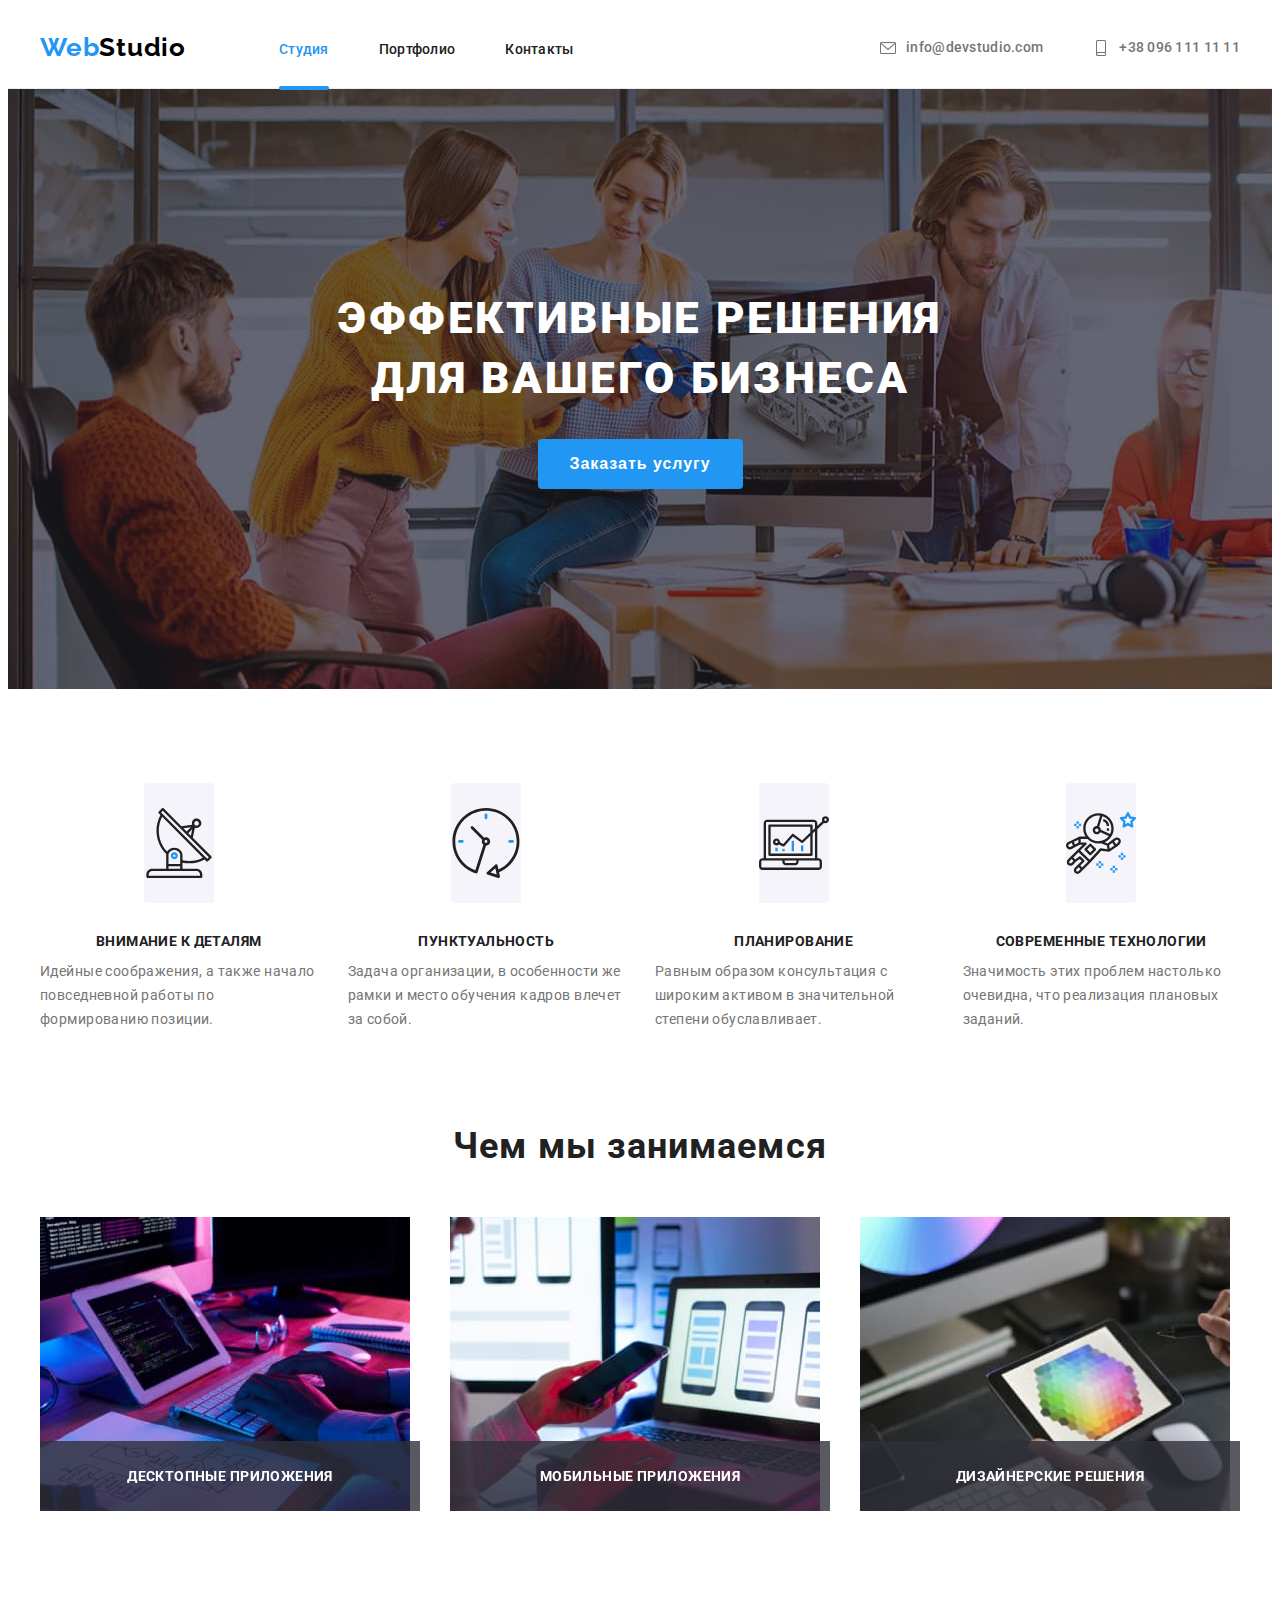
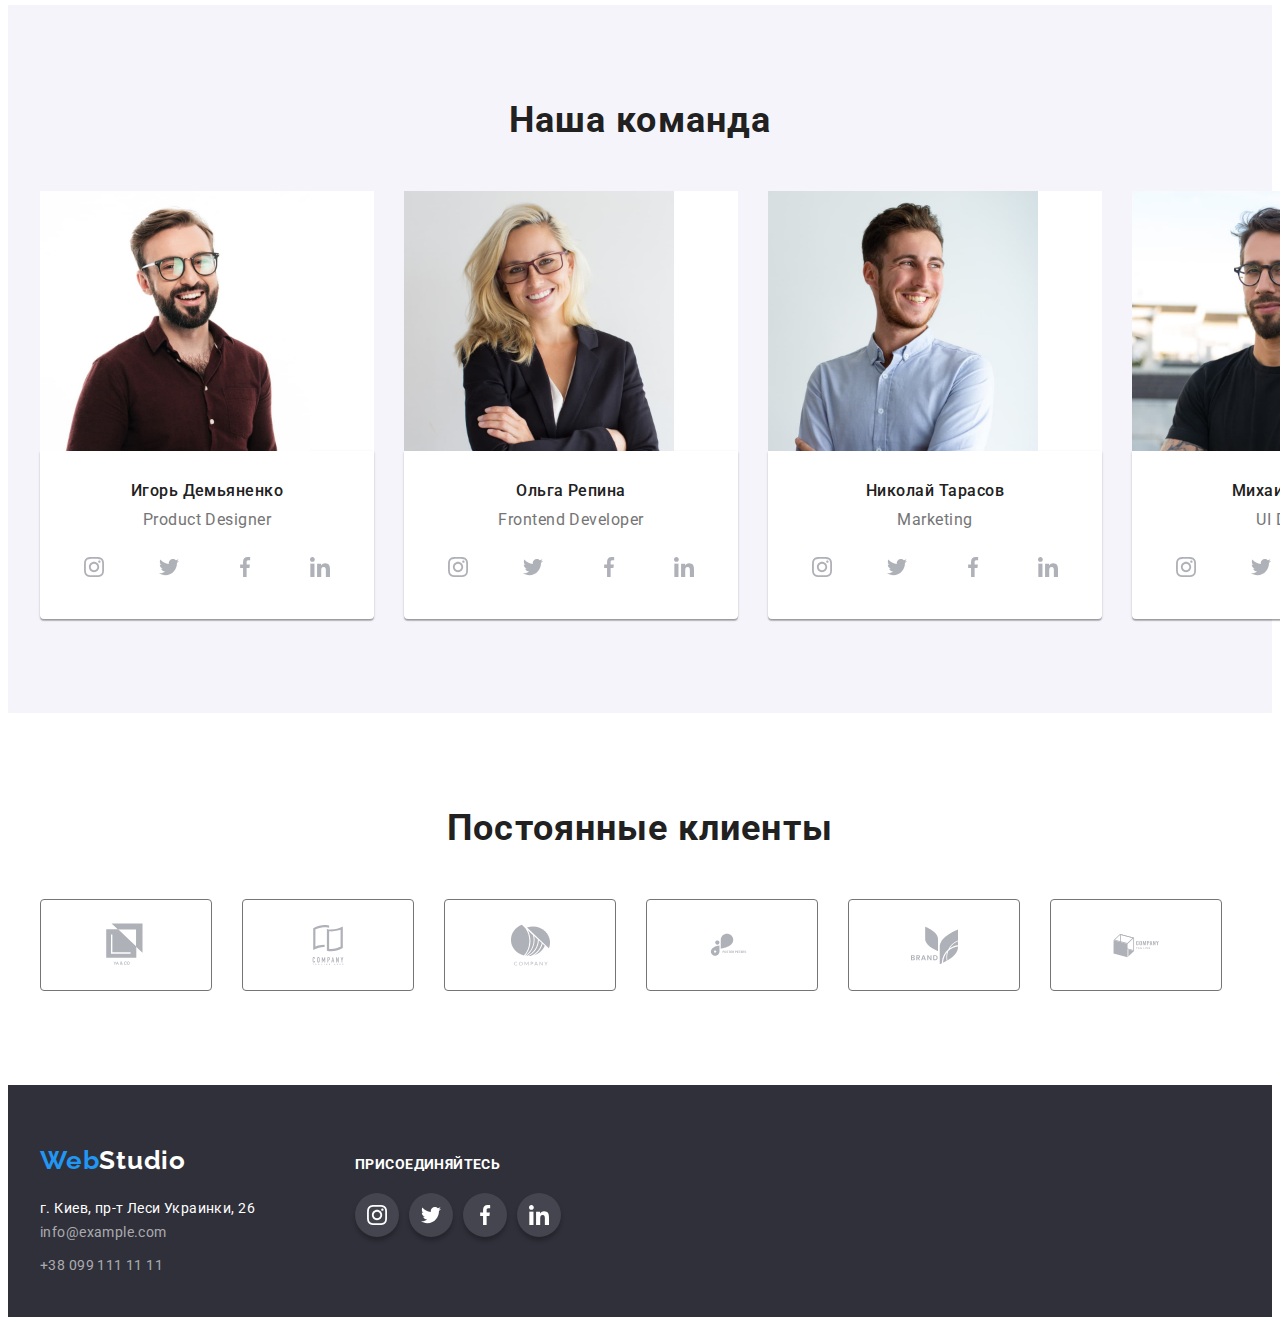
==== commit fdf2cdaa: "работа модального окна" ====
--- a/index.html
+++ b/index.html
@@ -25,7 +25,7 @@
                 <a class="logo" lang="en" href="./index.html">Web<span class="logo-header-part">Studio</span></a>
                 <ul class="list">
                     <li class="list-item">
-                        <a class="nav-link link action current" href="./index.html">Студия</a>
+                        <a class="nav-link link action  current" href="./index.html">Студия</a>
                     </li>
                     <li class="list-item">
                         <a class="nav-link link action" href="./portfolio.html">Портфолио</a>
@@ -63,11 +63,23 @@
             <h1 class="hero-title">
                 Эффективные решения для вашего бизнеса
             </h1>
-            <button data-modal-open class="hero-btn action-btn" type="button">
+            <button  class="hero-btn action-btn" type="button" data-modal-open>
                 Заказать услугу
             </button>
             </div>
         </section>
+
+        <!-- =========Модальное окно======== -->
+        
+        <div class="backdrop is-hidden" data-modal>
+            <div class="modal">
+                <button  type="button" class="close-button-wrap" data-modal-close>
+                    <svg  class="close-button" width="18px" height="18px">
+                        <use href="./images/sprite.svg#icon-close-black-18dp-2-1"></use>
+                    </svg>
+                </button>
+            </div>
+        </div>
 
         <!--Секция преимущества компании-->
         <section class="advantages">
@@ -133,20 +145,21 @@
                 <h2 class="abilities-title">Чем мы занимаемся</h2>
                 <ul class="abilities-list list">
                     <li class="abilities-item">
-                        <img src="./images/whatwedo/img.jpg"
+                        <img class="image" src="./images/whatwedo/img.jpg"
                             alt="Разработчик компании вводит код для серверной части сайта с клавиатуры" width="370"
                             height="294" />
                             <div class="image-cover">Десктопные приложения</div>
                     </li>
                     <li class="abilities-item">
-                        <img src="./images/whatwedo/img-1.jpg"
+                        <img class="image" src="./images/whatwedo/img-1.jpg"
                             alt="Сотрудник компании создает макет интерфейса сайта адаптивный для мобильных устройств"
                             width="370" height="294" />
                             <div class="image-cover">Мобильные приложения</div>
                     </li>
-                    <li  class="clients-item">
-                        <img src="./images/whatwedo/img-2.jpg"
-                            alt="Дизайнер компании подбирает цвет на палитре планшета" width="370" height="294" />
+                    <li  class="abilities-item">
+                        <img class="image" src="./images/whatwedo/img-2.jpg"
+                            alt="Дизайнер компании подбирает цвет на палитре планшета" 
+                            width="370" height="294" />
                             <div class="image-cover">Дизайнерские решения</div>
                     </li>
                 </ul>
@@ -440,18 +453,7 @@
         </div>
 </div>
     </footer>
-    <!-- =========Модальное окно======== -->
-    
-    <div class="backdrop is-hidden" data-modal>
-        <div class="modal">
-            <button data-modal-close type="button" class="close-button-wrap">
-                <svg class="close-button" width="18px" height="18px">
-                    <use href="./images/sprite.svg#icon-close-black-18dp-2-1"></use>
-                </svg>
-            </button>
-        </div>
-    </div>
-    
+     
     <!-- ========== Java scripts  ======== -->
     <script src="./js/modal.js"></script>
 </body>
--- a/css/styles.css
+++ b/css/styles.css
@@ -79,6 +79,10 @@
   padding-left: 15px;
   padding-right: 15px;
   margin: 0 auto;
+}
+
+.list-item {
+  position: relative;
 }
 
 /* ===========ЛОГО============= */
@@ -144,6 +148,7 @@
   display: flex;
 }
 
+
 .list-item:not(:last-child) {
   margin-right: 50px;
 }
@@ -188,16 +193,17 @@
   margin-right: 50px;
 }
 
-/*.current::after {
+.current::after {
   content: "";
   position: absolute;
   display: block;
-  top: 247%;
+  bottom: -32px;
   left: 0;
   width: 100%;
   height: 4px;
   border-radius: 2px;
-  background-color: var(--accent-color);
+  background-color: var(--action-color);
+}
 
   /* ===================КОНЕЦ ШАПКИ================== */
 
@@ -322,7 +328,9 @@
   /* ==============КОНЕЦ ПРЕИМУЩЕСТВА=============== */
 
   /* ==============ЧЕМ ЗАНИМАЕТСЯ КОМПАНИЯ=============== */
-
+  .abilities-item {
+    position: relative;
+  }
   .image-cover {
     position: absolute;
     bottom: 0;
@@ -333,7 +341,7 @@
     height: 70px;
     width: 100%;
     background-color: rgba(47, 48, 58, 0.8);
-    color: var(--secondary-accent-color);
+    color: var(--white);
     font-weight: 700;
     font-size: 14px;
     line-height: 1.16;
@@ -589,6 +597,11 @@
     height: 100%;
     background-color: rgba(0, 0, 0, 0.2);
   }
+  
+.backdrop.is-hidden {
+    opacity: 0;
+    pointer-events: none;
+}
 
   .close-button-wrap {
     position: absolute;
@@ -618,6 +631,8 @@
       0px 2px 1px rgb(0 0 0 / 20%);
     border-radius: 4px;
   }
+
+  
   /* КОНЕЦ МОДАЛЬНОЕ ОКНО */
 
   /* ПОДВАЛ */
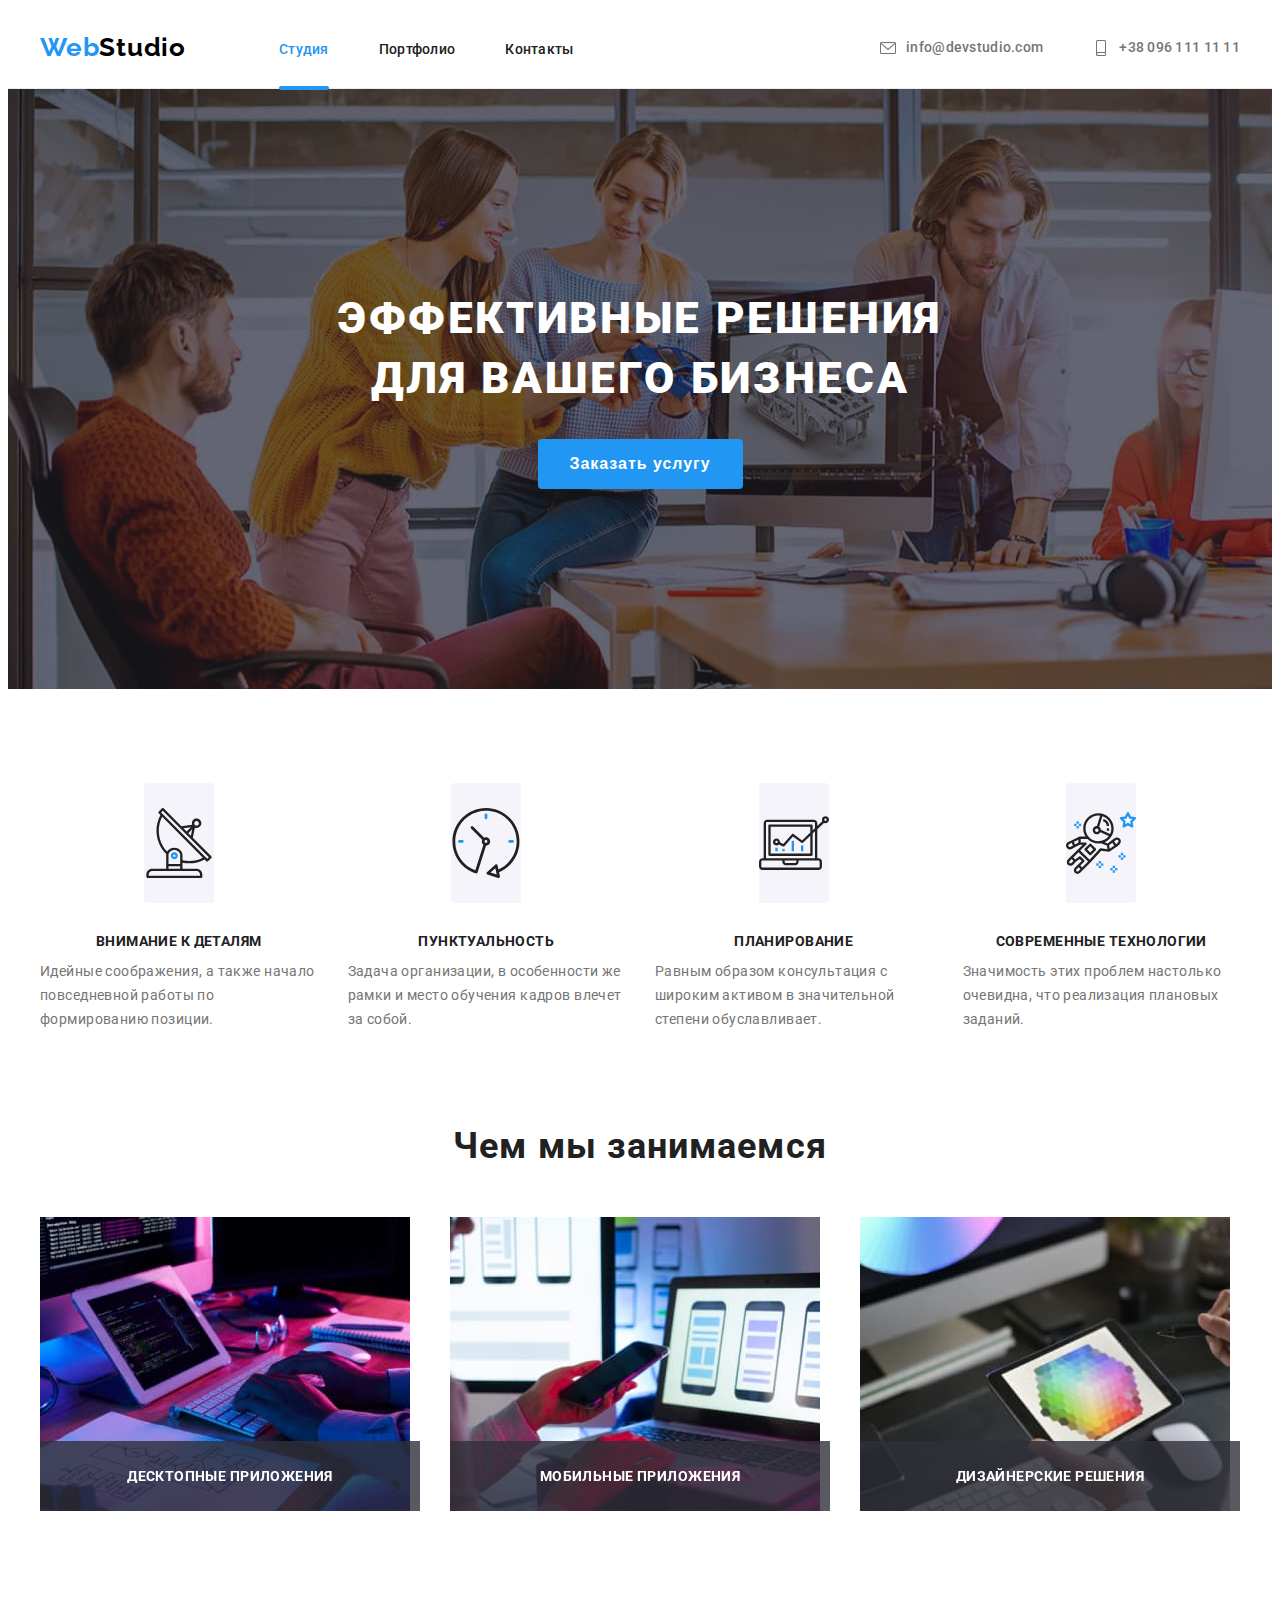
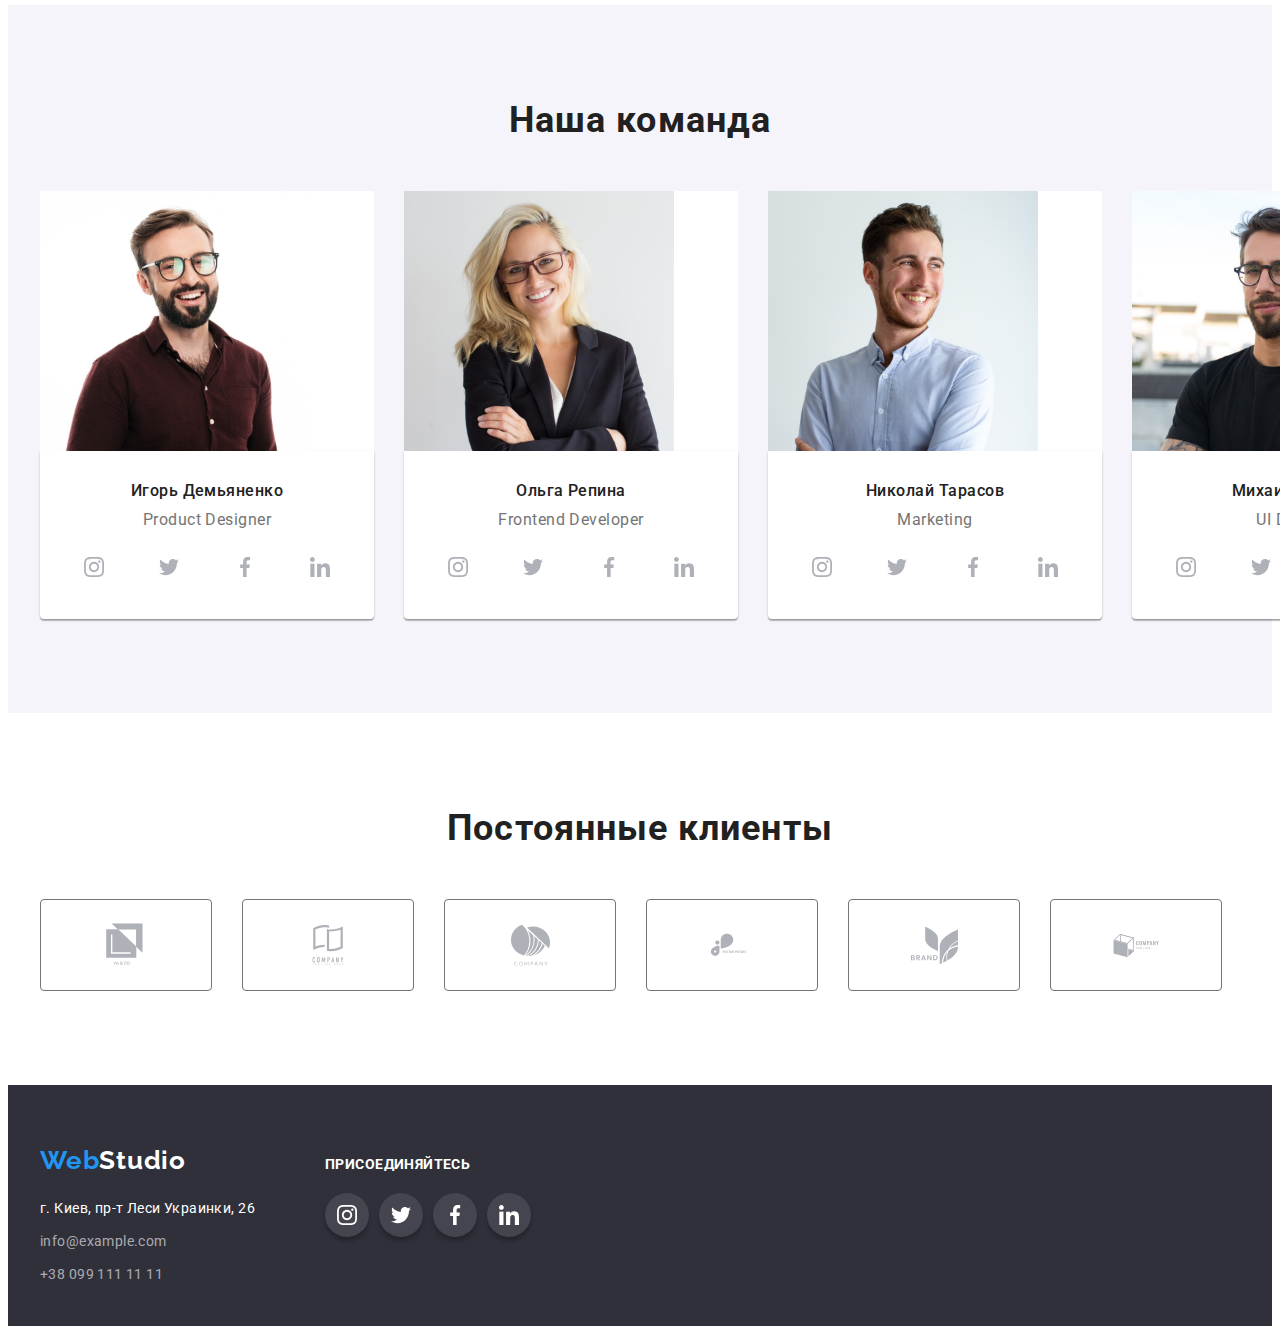
==== commit 951c88a5: "правки" ====
--- a/index.html
+++ b/index.html
@@ -114,7 +114,7 @@
                     <li class="advantages-item">
                         <div class="thumb">
                             <svg class="advantages-list-icon" width="70px" height="70px">
-                            <use href="./images/sprite.svg#icon-diagram-1-1"</use>
+                            <use href="./images/sprite.svg#icon-diagram-1-1"></use>
                         </svg>
                         </div>
                         <h3 class="advantages-title">Планирование</h3>
@@ -402,7 +402,7 @@
             <a class="logo" href="./index.html">Web<span class="logo-footer-part">Studio</span></a>
             <address class="address">
                 <ul class="list footer-contacts">
-                    <li class="items">
+                    <li class="item">
                         <a href="" class="address-text link">г. Киев, пр-т Леси Украинки, 26</a>
                     </li>
                     <li class="item">
--- a/css/styles.css
+++ b/css/styles.css
@@ -38,6 +38,9 @@
   /* Рамка карточек проектов в портфолио */
   --project-border-color: #eeeeee;
   --white: #ffffff;
+  
+  /*Анимация*/
+ --cub: cubic-bezier(0.4, 0, 0.2, 1);
 }
 
 body {
@@ -124,6 +127,14 @@
   color: var(--paragraph-color);
 }
 
+.action {
+  transition: color 250ms var(--cub);
+}
+
+.auth-icon {
+ transition: fill 250ms var(--cub);
+}
+
 .action:hover,
 .action:focus {
   color: var(--action-color);
@@ -179,6 +190,11 @@
   letter-spacing: 0.02em;
   display: flex;
   align-items: center;
+  transition: fill 250ms var(--cub) ;
+}
+
+svg {
+  transition: fill 250ms var(--cub) ;
 }
 
 .auth-icon {
@@ -254,6 +270,11 @@
     border-width: 2px;
   }
 
+
+.action-btn {
+  transition: background-color 250ms var(--cub) ;
+}
+
   .action-btn:hover,
   .action-btn:focus {
     background-color: var(--hero-btn-action-bgc);
@@ -444,7 +465,13 @@
     border-radius: 50%;
     background-color: transparent;
     fill: #afb1b8;
-  }
+    transition: background-color 250ms var(--cub) ;
+  }
+
+  .social-list-icon {
+  transition: fill 250ms var(--cub) ;
+  }
+
   .social-list-link:hover .social-list-icon,
   .social-list-link:focus .social-list-icon {
     fill: var(--white);
@@ -480,6 +507,7 @@
     display: flex;
     justify-content: center;
     align-items: center;
+    transition: border 250ms var(--cub) ;
   }
   .items:not(:last-child) {
     margin-right: 30px;
@@ -487,7 +515,13 @@
 
   .partner-logo {
     fill: #afb1b8;
-  }
+    transition: fill 250ms var(--cub) ;
+  }
+
+  .partners-link {
+   transition: fill 250ms var(--cub) ;
+  }
+
   .partners-link:hover .partner-logo {
     fill: var(--action-color);
   }
@@ -506,6 +540,10 @@
     color: #212121;
     background-color: var(--secondary-bgc);
     cursor: pointer;
+    /*transition-property: color, background-color;
+    transition-duration: 250ms;
+    transition-timing-function: cubic-bezier(0.4, 0, 0.2, 1);*/
+    transition: all 250ms var(--cub) ;
   }
 
   .filter-btn:hover,
@@ -581,10 +619,59 @@
     border-top: none;
   }
 
-  .projects-item-thumb:hover {
+  .projects-list-item {
+    transition: box-shadow 250ms var(--cub) ;
+  }
+
+  .projects-list-item:hover {
     box-shadow: 0px 1px 1px rgba(0, 0, 0, 0.12), 0px 4px 4px rgba(0, 0, 0, 0.06),
       1px 4px 6px rgba(0, 0, 0, 0.16);
   }
+ /*.cards-hover::before{
+    display: inline-block;
+    content: "";
+    position: absolute;
+    top: 0;
+    left: 0;
+    width: 100%;
+    height: 100%;
+    transform: translateY(-100%);
+  }*/
+
+  .cards-hover {
+    position: relative;
+    overflow: hidden;
+    /*transition-property: color, background-color;
+    transition-duration: 250ms;
+    transition-timing-function: cubic-bezier(0.4, 0, 0.2, 1);*/
+  }
+
+
+  .cards-cover {
+    position: absolute;
+    top: 0;
+    left: 0;
+    padding: 63px 24px;
+    height: 100%;
+    width: 100%;
+    background-color: rgba(33, 150, 243, 0.9);
+    color: var(--white);
+    font-weight: 400;
+    font-size: 18px;
+    line-height: 1.56;
+    letter-spacing: 0.03em;
+    /*opacity: 0;
+    pointer-events: none;*/
+    transform: translateY(100%);
+    transition: transform 250ms cubic-bezier(0.4, 0, 0.2, 1);
+    
+}
+
+.projects-item-link:hover .cards-cover{
+  transform: translateY(0);
+}
+
+
 
   /* КОНЕЦ ПОРТФОЛИО */
 
@@ -596,11 +683,13 @@
     width: 100%;
     height: 100%;
     background-color: rgba(0, 0, 0, 0.2);
+    transition: all 250ms var(--cub) ;
   }
   
 .backdrop.is-hidden {
     opacity: 0;
     pointer-events: none;
+    
 }
 
   .close-button-wrap {
@@ -722,6 +811,10 @@
   fill: var(--white);
 }
 
+.social-list-icon {
+  transition: fill 250ms var(--cub) ;
+}
+
 .footer-social-list-link:hover .social-list-icon,
 .footer-social-list-link:focus .social-list-icon {
   fill: var(--white);
@@ -741,5 +834,9 @@
   border-radius: 50%;
   background: rgba(255, 255, 255, 0.1);
   box-shadow: 0px 4px 4px rgb(0 0 0 / 25%);
+  /*transition-property: box-shadow, background, fill;
+  transition-duration: 250ms;
+  transition-timing-function: cubic-bezier(0.4, 0, 0.2, 1); */
+  transition: background-color 250ms var(--cub) ;
 }
 /* КОНЕЦ ПОДВАЛА */
